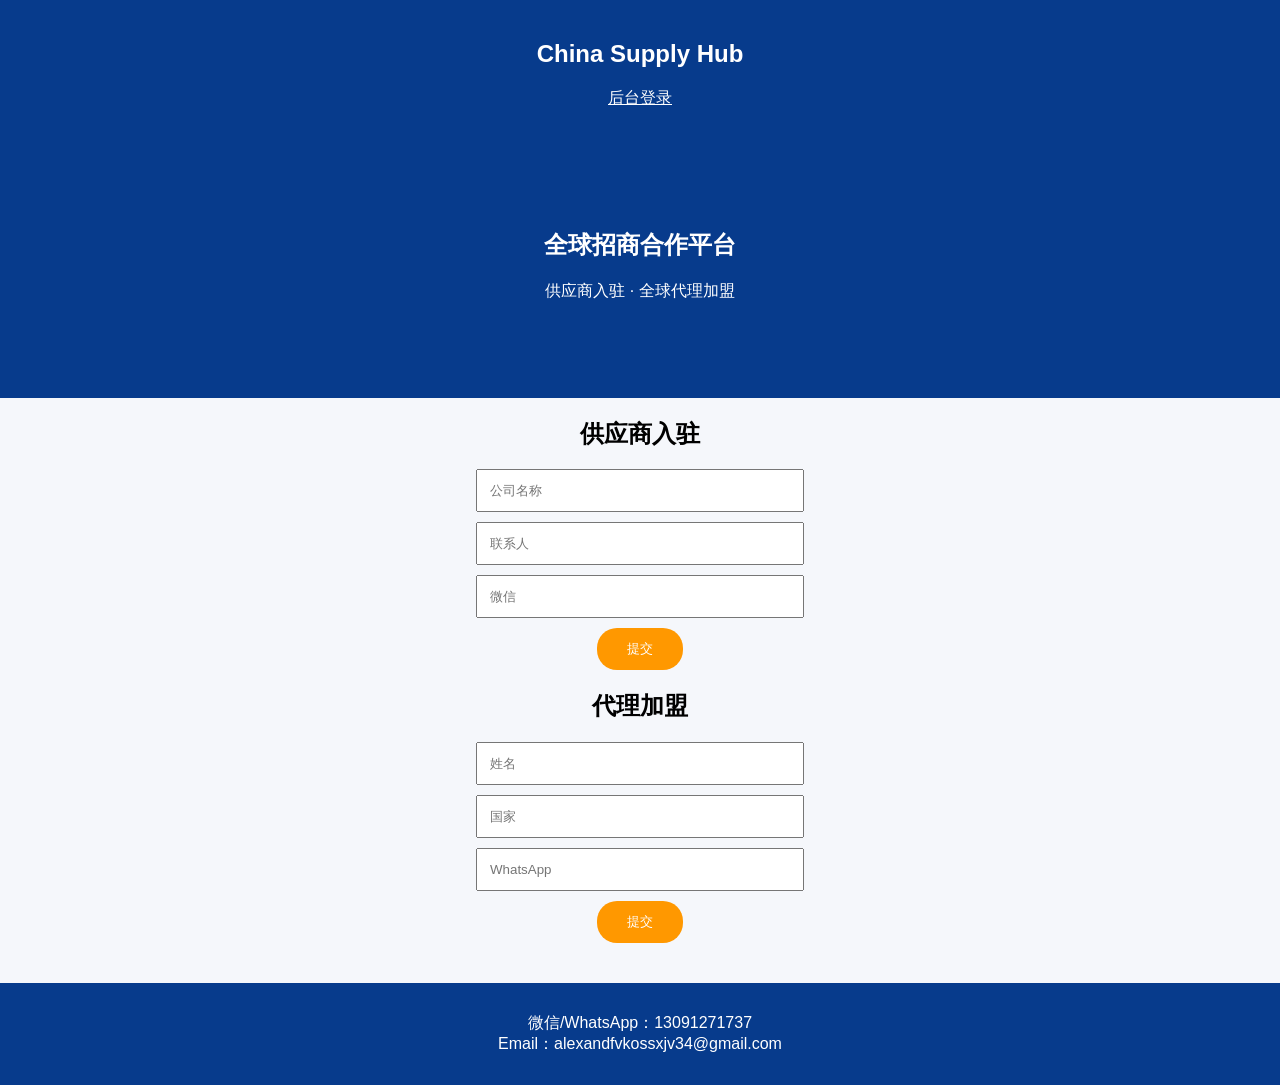
==== index.html @ 80c9d5f0 "Add files via upload" ====
<!DOCTYPE html>
<html lang="zh-CN">
<head><meta charset="UTF-8"><title>招商独立站</title><link rel="stylesheet" href="style.css"></head>
<body>
<header><h2>China Supply Hub</h2><a href="admin.html">后台登录</a></header>
<section class="hero"><h1>全球招商合作平台</h1><p>供应商入驻 · 全球代理加盟</p></section>
<section><h2>供应商入驻</h2><input placeholder="公司名称"><input placeholder="联系人"><input placeholder="微信"><button>提交</button></section>
<section><h2>代理加盟</h2><input placeholder="姓名"><input placeholder="国家"><input placeholder="WhatsApp"><button>提交</button></section>
<footer>微信/WhatsApp：13091271737<br>Email：alexandfvkossxjv34@gmail.com</footer>
<script src="script.js"></script>
</body></html>
---- style.css ----
body{font-family:Arial,"Microsoft YaHei";background:#f5f7fb;text-align:center;margin:0}header{background:#073b8c;color:white;padding:20px}header a{color:white}.hero{background:#073b8c;color:white;padding:80px}input{display:block;margin:10px auto;padding:12px;width:300px}button{padding:12px 30px;background:#ff9800;color:white;border:0;border-radius:20px}.box{display:inline-block;background:white;padding:30px;margin:20px;border-radius:15px}footer{background:#073b8c;color:white;padding:30px;margin-top:40px}.login{padding:50px}
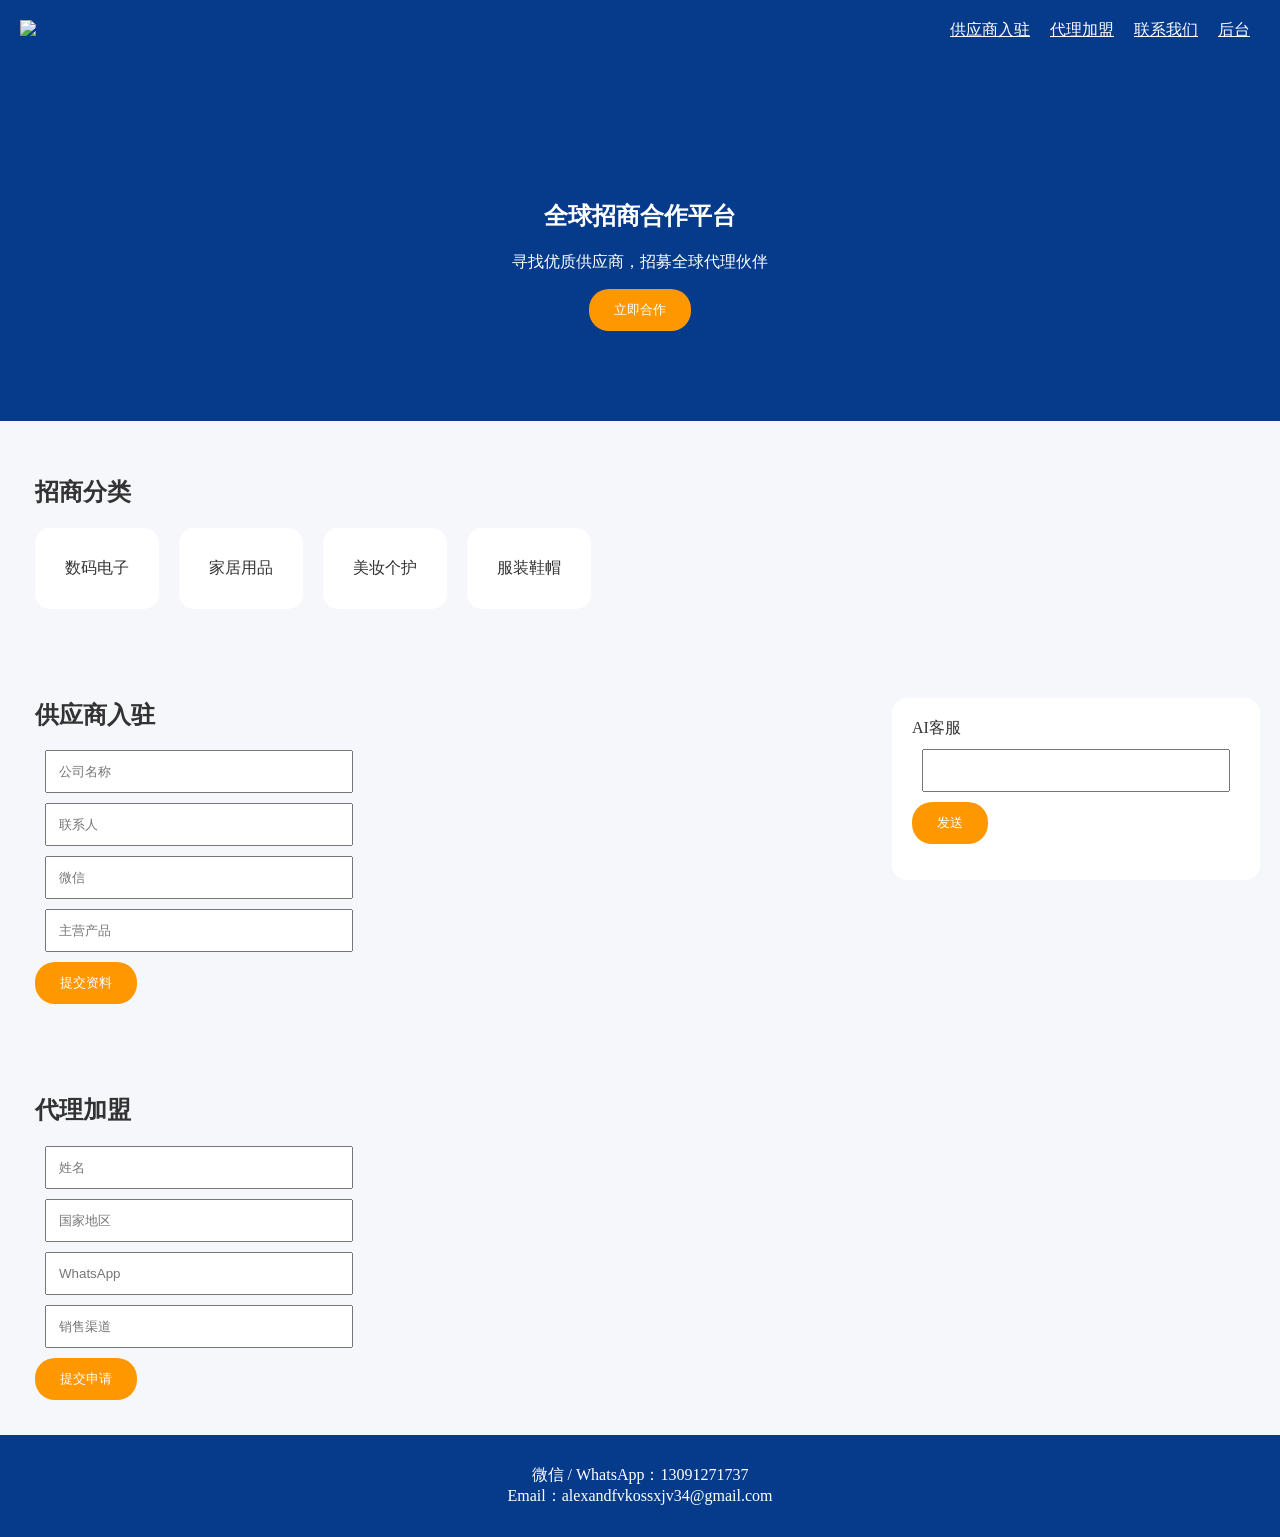
==== commit e7cdb271: "Add files via upload" ====
--- a/index.html
+++ b/index.html
@@ -1,11 +1,29 @@
 <!DOCTYPE html>
 <html lang="zh-CN">
-<head><meta charset="UTF-8"><title>招商独立站</title><link rel="stylesheet" href="style.css"></head>
+<head>
+<meta charset="UTF-8"><meta name="viewport" content="width=device-width,initial-scale=1.0">
+<title>礼诚天下招商平台</title>
+<link rel="stylesheet" href="style.css">
+</head>
 <body>
-<header><h2>China Supply Hub</h2><a href="admin.html">后台登录</a></header>
-<section class="hero"><h1>全球招商合作平台</h1><p>供应商入驻 · 全球代理加盟</p></section>
-<section><h2>供应商入驻</h2><input placeholder="公司名称"><input placeholder="联系人"><input placeholder="微信"><button>提交</button></section>
-<section><h2>代理加盟</h2><input placeholder="姓名"><input placeholder="国家"><input placeholder="WhatsApp"><button>提交</button></section>
-<footer>微信/WhatsApp：13091271737<br>Email：alexandfvkossxjv34@gmail.com</footer>
+<header>
+<img src="images/logo.png" class="logo">
+<nav><a href="#supplier">供应商入驻</a><a href="#agent">代理加盟</a><a href="#contact">联系我们</a><a href="admin.html">后台</a></nav>
+</header>
+<section class="hero"><h1>全球招商合作平台</h1><p>寻找优质供应商，招募全球代理伙伴</p><button>立即合作</button></section>
+<section class="box"><h2>招商分类</h2><div class="cards"><div>数码电子</div><div>家居用品</div><div>美妆个护</div><div>服装鞋帽</div></div></section>
+<section id="supplier" class="box"><h2>供应商入驻</h2>
+<input placeholder="公司名称"><input placeholder="联系人"><input placeholder="微信">
+<input placeholder="主营产品"><button onclick="submitForm()">提交资料</button>
+</section>
+<section id="agent" class="box"><h2>代理加盟</h2>
+<input placeholder="姓名"><input placeholder="国家地区"><input placeholder="WhatsApp">
+<input placeholder="销售渠道"><button onclick="submitForm()">提交申请</button>
+</section>
+<section id="contact" class="contact">
+微信 / WhatsApp：13091271737<br>
+Email：alexandfvkossxjv34@gmail.com
+</section>
+<div class="ai">AI客服<br><input id="msg"><button onclick="ai()">发送</button><p id="reply"></p></div>
 <script src="script.js"></script>
 </body></html>
--- a/style.css
+++ b/style.css
@@ -1 +1 @@
-body{font-family:Arial,"Microsoft YaHei";background:#f5f7fb;text-align:center;margin:0}header{background:#073b8c;color:white;padding:20px}header a{color:white}.hero{background:#073b8c;color:white;padding:80px}input{display:block;margin:10px auto;padding:12px;width:300px}button{padding:12px 30px;background:#ff9800;color:white;border:0;border-radius:20px}.box{display:inline-block;background:white;padding:30px;margin:20px;border-radius:15px}footer{background:#073b8c;color:white;padding:30px;margin-top:40px}.login{padding:50px}+body{font-family:"Microsoft YaHei";margin:0;background:#f5f7fb;color:#333}header{background:#063b8c;color:white;padding:20px;display:flex;justify-content:space-between}.logo{height:50px}nav a{color:white;margin:10px}.hero{padding:90px;text-align:center;background:#063b8c;color:white}.box{padding:35px}.cards{display:flex;gap:20px;flex-wrap:wrap}.cards div{background:white;padding:30px;border-radius:15px}input{display:block;padding:12px;margin:10px;width:280px}button{background:#ff9800;color:white;border:0;padding:12px 25px;border-radius:20px}.contact{background:#063b8c;color:white;padding:30px;text-align:center}.ai{position:fixed;right:20px;bottom:20px;background:white;padding:20px;border-radius:15px}
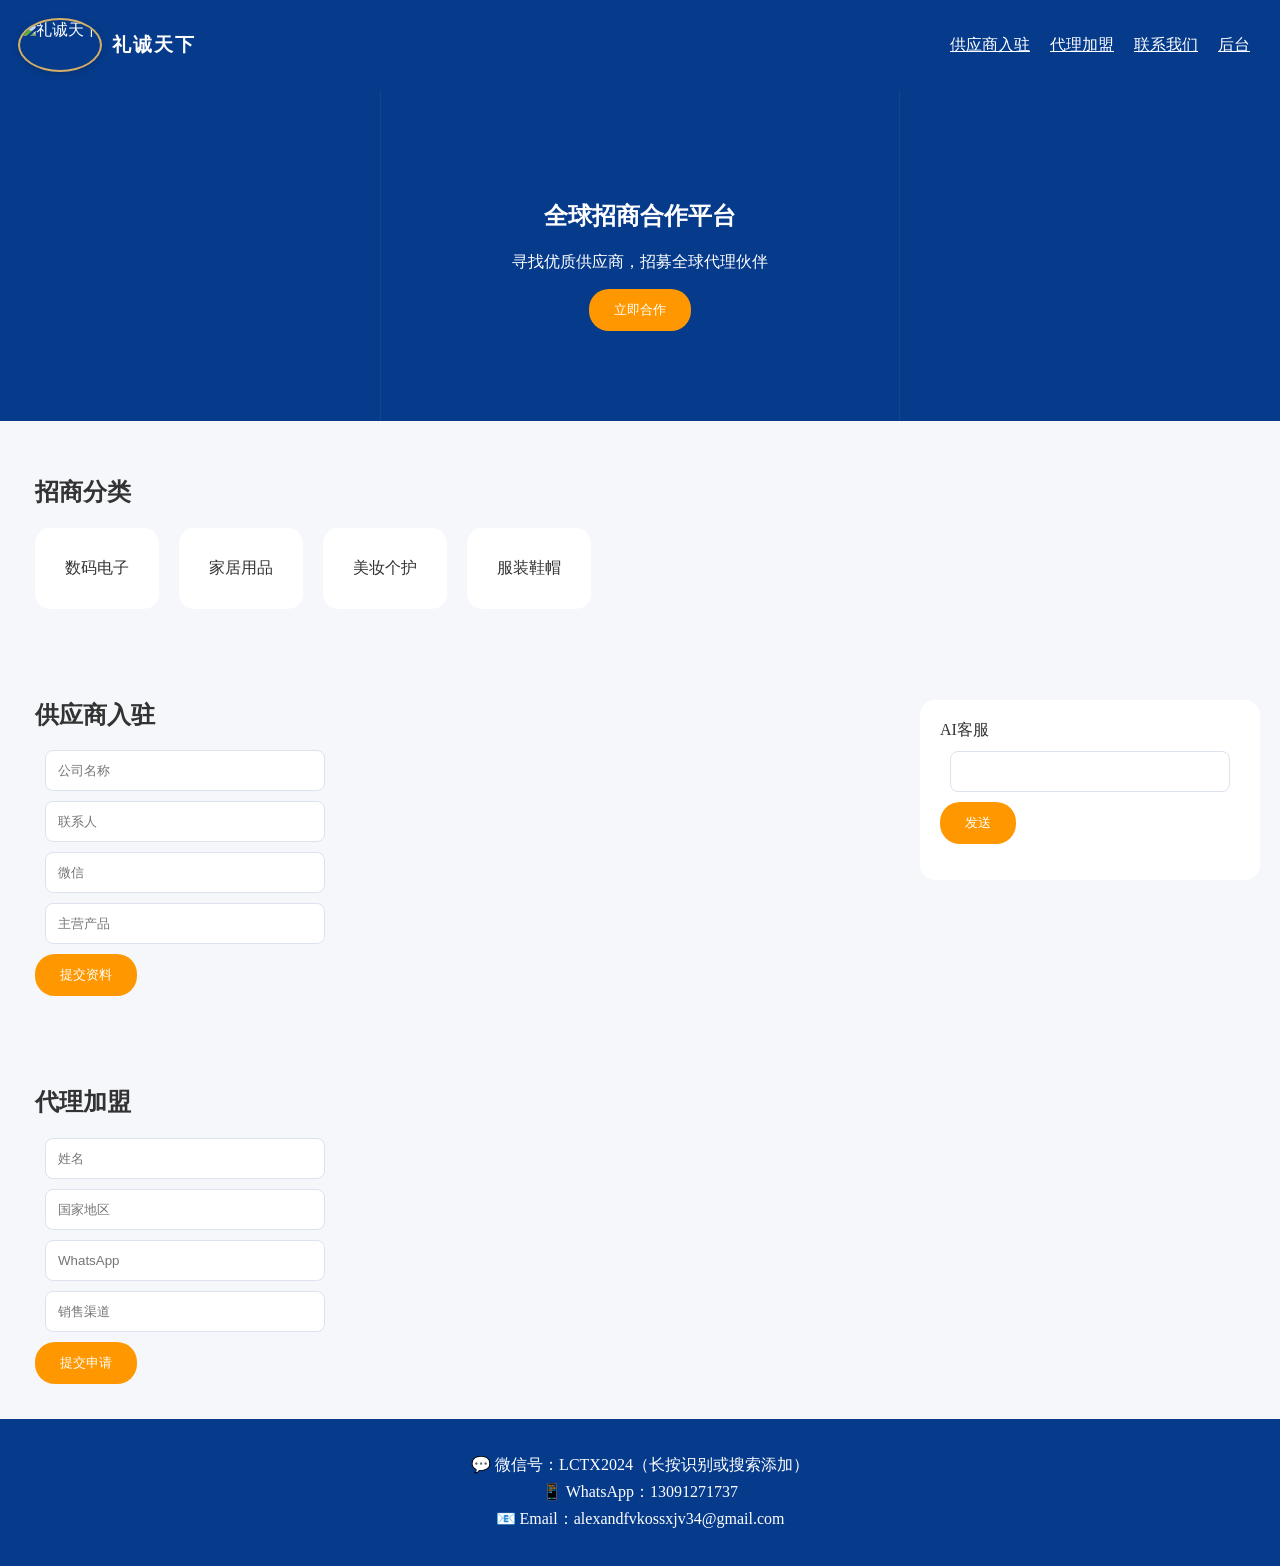
==== commit 089c5733: "Add files via upload" ====
--- a/index.html
+++ b/index.html
@@ -4,26 +4,45 @@
 <meta charset="UTF-8"><meta name="viewport" content="width=device-width,initial-scale=1.0">
 <title>礼诚天下招商平台</title>
 <link rel="stylesheet" href="style.css">
+<link rel="icon" type="image/png" sizes="32x32" href="images/favicon-32.png">
+<link rel="icon" type="image/png" sizes="16x16" href="images/favicon-16.png">
+<link rel="apple-touch-icon" href="images/apple-touch-icon.png">
 </head>
 <body>
 <header>
-<img src="images/logo.png" class="logo">
+<div class="brand"><img src="images/logo.png" class="logo" alt="礼诚天下"><span class="brand-name">礼诚天下</span></div>
 <nav><a href="#supplier">供应商入驻</a><a href="#agent">代理加盟</a><a href="#contact">联系我们</a><a href="admin.html">后台</a></nav>
 </header>
-<section class="hero"><h1>全球招商合作平台</h1><p>寻找优质供应商，招募全球代理伙伴</p><button>立即合作</button></section>
+<section class="hero">
+<img src="images/logo.png" class="hero-seal" alt="">
+<h1>全球招商合作平台</h1><p>寻找优质供应商，招募全球代理伙伴</p><button>立即合作</button>
+</section>
 <section class="box"><h2>招商分类</h2><div class="cards"><div>数码电子</div><div>家居用品</div><div>美妆个护</div><div>服装鞋帽</div></div></section>
-<section id="supplier" class="box"><h2>供应商入驻</h2>
-<input placeholder="公司名称"><input placeholder="联系人"><input placeholder="微信">
-<input placeholder="主营产品"><button onclick="submitForm()">提交资料</button>
+
+<section id="supplier" class="box">
+<h2>供应商入驻</h2>
+<input id="s-company" placeholder="公司名称">
+<input id="s-contact" placeholder="联系人">
+<input id="s-wechat" placeholder="微信">
+<input id="s-product" placeholder="主营产品">
+<button onclick="submitForm('supplier')">提交资料</button>
 </section>
-<section id="agent" class="box"><h2>代理加盟</h2>
-<input placeholder="姓名"><input placeholder="国家地区"><input placeholder="WhatsApp">
-<input placeholder="销售渠道"><button onclick="submitForm()">提交申请</button>
+
+<section id="agent" class="box">
+<h2>代理加盟</h2>
+<input id="a-name" placeholder="姓名">
+<input id="a-country" placeholder="国家地区">
+<input id="a-whatsapp" placeholder="WhatsApp">
+<input id="a-channel" placeholder="销售渠道">
+<button onclick="submitForm('agent')">提交申请</button>
 </section>
+
 <section id="contact" class="contact">
-微信 / WhatsApp：13091271737<br>
-Email：alexandfvkossxjv34@gmail.com
+<div class="contact-item">💬 微信号：LCTX2024（长按识别或搜索添加）</div>
+<div class="contact-item">📱 WhatsApp：13091271737</div>
+<div class="contact-item">📧 Email：alexandfvkossxjv34@gmail.com</div>
 </section>
+
 <div class="ai">AI客服<br><input id="msg"><button onclick="ai()">发送</button><p id="reply"></p></div>
 <script src="script.js"></script>
-</body></html>+</body></html>
--- a/style.css
+++ b/style.css
@@ -1 +1,54 @@
-body{font-family:"Microsoft YaHei";margin:0;background:#f5f7fb;color:#333}header{background:#063b8c;color:white;padding:20px;display:flex;justify-content:space-between}.logo{height:50px}nav a{color:white;margin:10px}.hero{padding:90px;text-align:center;background:#063b8c;color:white}.box{padding:35px}.cards{display:flex;gap:20px;flex-wrap:wrap}.cards div{background:white;padding:30px;border-radius:15px}input{display:block;padding:12px;margin:10px;width:280px}button{background:#ff9800;color:white;border:0;padding:12px 25px;border-radius:20px}.contact{background:#063b8c;color:white;padding:30px;text-align:center}.ai{position:fixed;right:20px;bottom:20px;background:white;padding:20px;border-radius:15px}+body{font-family:"Microsoft YaHei";margin:0;background:#f5f7fb;color:#333}
+header{background:#063b8c;color:white;padding:20px;display:flex;justify-content:space-between;align-items:center}
+.brand{display:flex;align-items:center;gap:12px}
+.logo{height:50px;border-radius:50%;box-shadow:0 0 0 2px #d4af6a,0 2px 8px rgba(0,0,0,.3)}
+.brand-name{font-size:1.2em;font-weight:600;letter-spacing:2px}
+nav a{color:white;margin:10px;transition:color .2s}
+nav a:hover{color:#d4af6a}
+.hero{position:relative;padding:90px;text-align:center;background:#063b8c;color:white;overflow:hidden}
+.hero-seal{position:absolute;top:50%;left:50%;width:520px;height:520px;transform:translate(-50%,-50%);opacity:.08;pointer-events:none}
+.hero h1,.hero p,.hero button{position:relative;z-index:1}
+.box{padding:35px}
+.cards{display:flex;gap:20px;flex-wrap:wrap}
+.cards div{background:white;padding:30px;border-radius:15px}
+input{display:block;padding:12px;margin:10px;width:280px;border:1px solid #dde3ee;border-radius:8px;box-sizing:border-box}
+button{background:#ff9800;color:white;border:0;padding:12px 25px;border-radius:20px;cursor:pointer}
+.contact{background:#063b8c;color:white;padding:30px;text-align:center}
+.contact-item{margin:6px 0}
+.ai{position:fixed;right:20px;bottom:20px;background:white;padding:20px;border-radius:15px}
+
+/* ---------- 后台管理 ---------- */
+#loginBox{max-width:360px;margin:80px auto;background:white;border-radius:15px;box-shadow:0 6px 20px rgba(0,0,0,.08);text-align:center;padding:20px 35px 35px}
+.login-logo{width:88px;height:88px;border-radius:50%;box-shadow:0 0 0 2px #d4af6a,0 2px 8px rgba(0,0,0,.15);margin-top:15px}
+
+.admin-header{background:#063b8c;color:white;padding:20px 35px;display:flex;justify-content:space-between;align-items:center}
+.admin-header .brand{gap:14px}
+.admin-header h2{margin:0}
+.admin-header button{background:transparent;border:1px solid white;padding:8px 16px;border-radius:16px}
+
+.tabs{display:flex;gap:10px;padding:20px 35px 0}
+.tab-btn{background:white;color:#063b8c;border:1px solid #dde3ee;border-radius:20px 20px 0 0;padding:10px 22px}
+.tab-btn.active{background:#063b8c;color:white}
+
+.tab-content{background:white;margin:0 35px 35px;border-radius:0 15px 15px 15px;box-shadow:0 6px 20px rgba(0,0,0,.06)}
+
+.filter-bar{margin-bottom:15px}
+.filter-bar button{background:white;color:#063b8c;border:1px solid #063b8c;padding:8px 18px;border-radius:16px;margin-right:10px}
+
+table{width:100%;border-collapse:collapse}
+th,td{text-align:left;padding:12px 10px;border-bottom:1px solid #eef1f7;vertical-align:top}
+th{color:#666;font-weight:600}
+.empty-row{text-align:center;color:#999;padding:30px}
+
+select{padding:8px 10px;border-radius:8px;border:1px solid #dde3ee;background:white}
+select.status-pending{color:#c77700}
+select.status-contacted{color:#0a63d1}
+select.status-active{color:#1a9c4a}
+select.status-rejected{color:#d3342d}
+
+.ghost-btn{background:transparent;border:1px solid #063b8c;color:#063b8c}
+.ghost-btn.small{padding:6px 14px;font-size:.85em}
+
+#tab-admins ul{list-style:none;padding:0}
+#tab-admins li{display:flex;justify-content:space-between;align-items:center;padding:10px 0;border-bottom:1px solid #eef1f7}
+#tab-admins em{color:#999;font-style:normal;font-size:.85em}
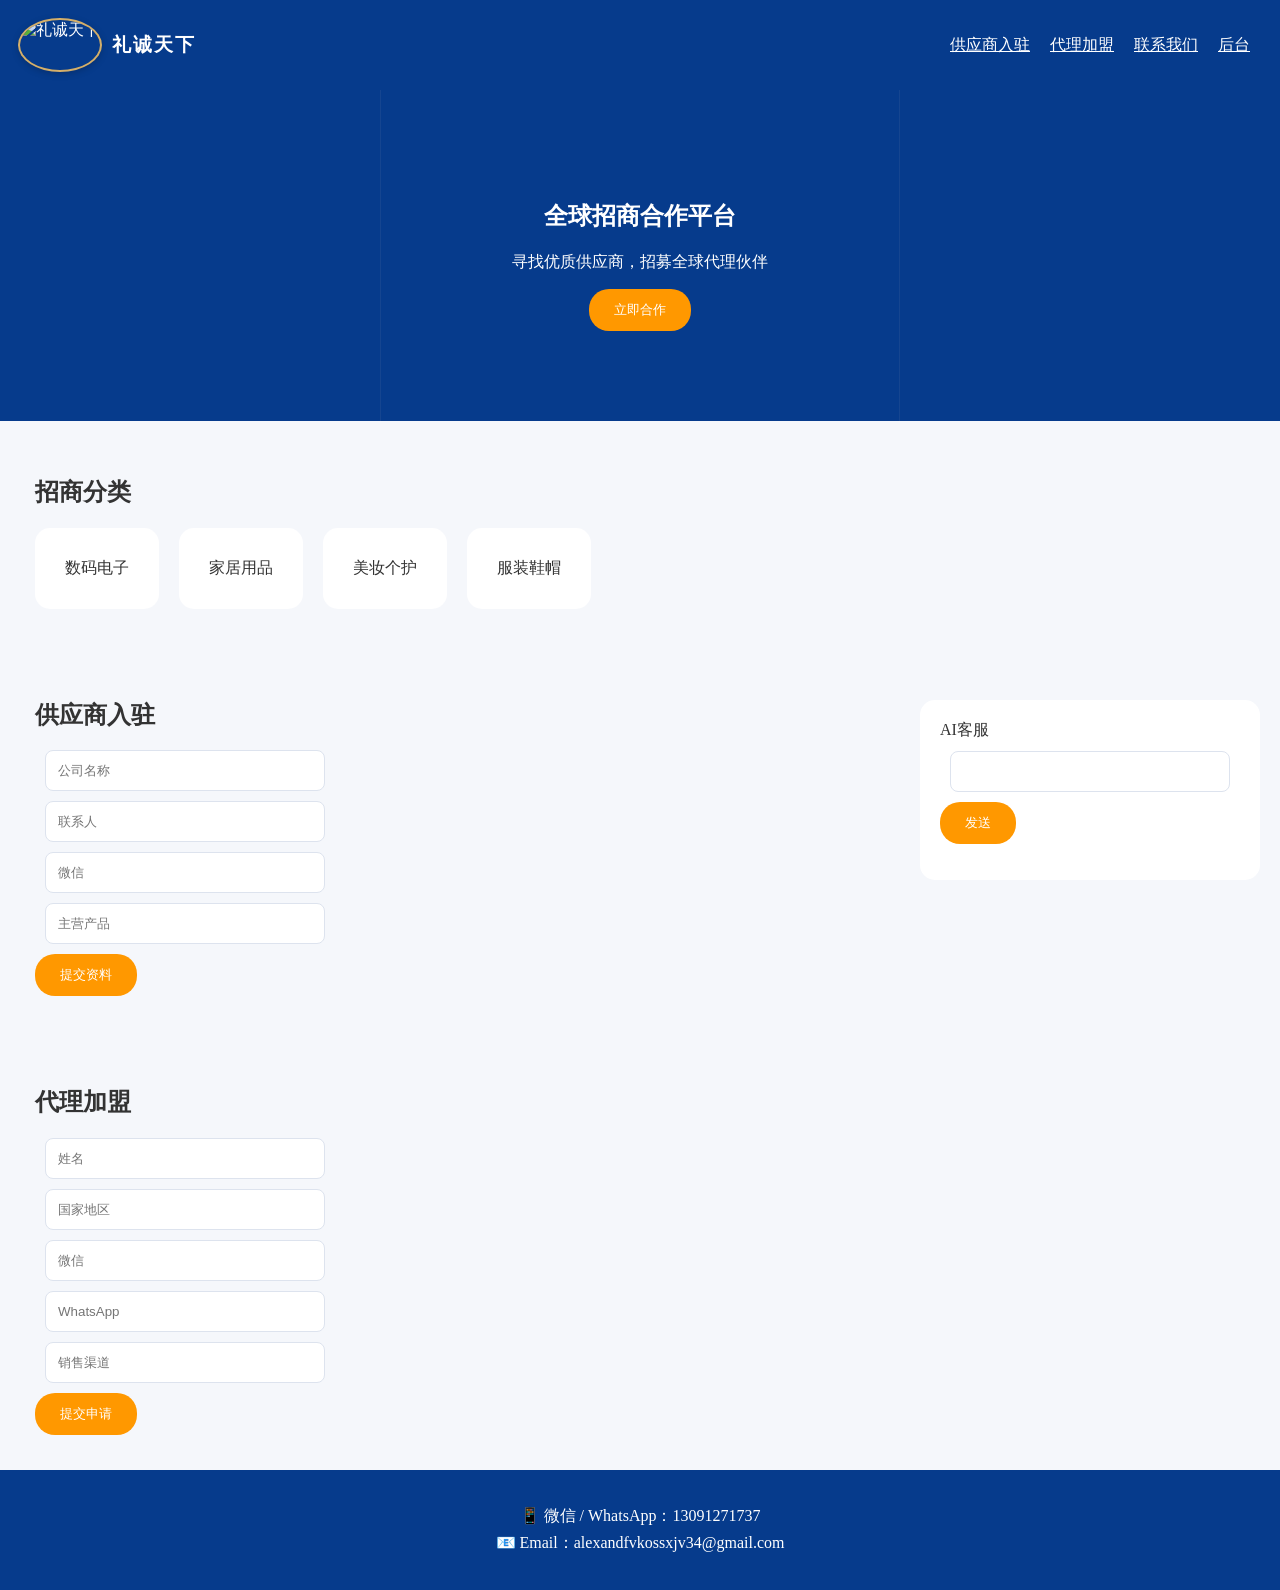
==== commit afcc2eaa: "Add files via upload" ====
--- a/index.html
+++ b/index.html
@@ -32,14 +32,14 @@
 <h2>代理加盟</h2>
 <input id="a-name" placeholder="姓名">
 <input id="a-country" placeholder="国家地区">
+<input id="a-wechat" placeholder="微信">
 <input id="a-whatsapp" placeholder="WhatsApp">
 <input id="a-channel" placeholder="销售渠道">
 <button onclick="submitForm('agent')">提交申请</button>
 </section>
 
 <section id="contact" class="contact">
-<div class="contact-item">💬 微信号：LCTX2024（长按识别或搜索添加）</div>
-<div class="contact-item">📱 WhatsApp：13091271737</div>
+<div class="contact-item">📱 微信 / WhatsApp：13091271737</div>
 <div class="contact-item">📧 Email：alexandfvkossxjv34@gmail.com</div>
 </section>
 
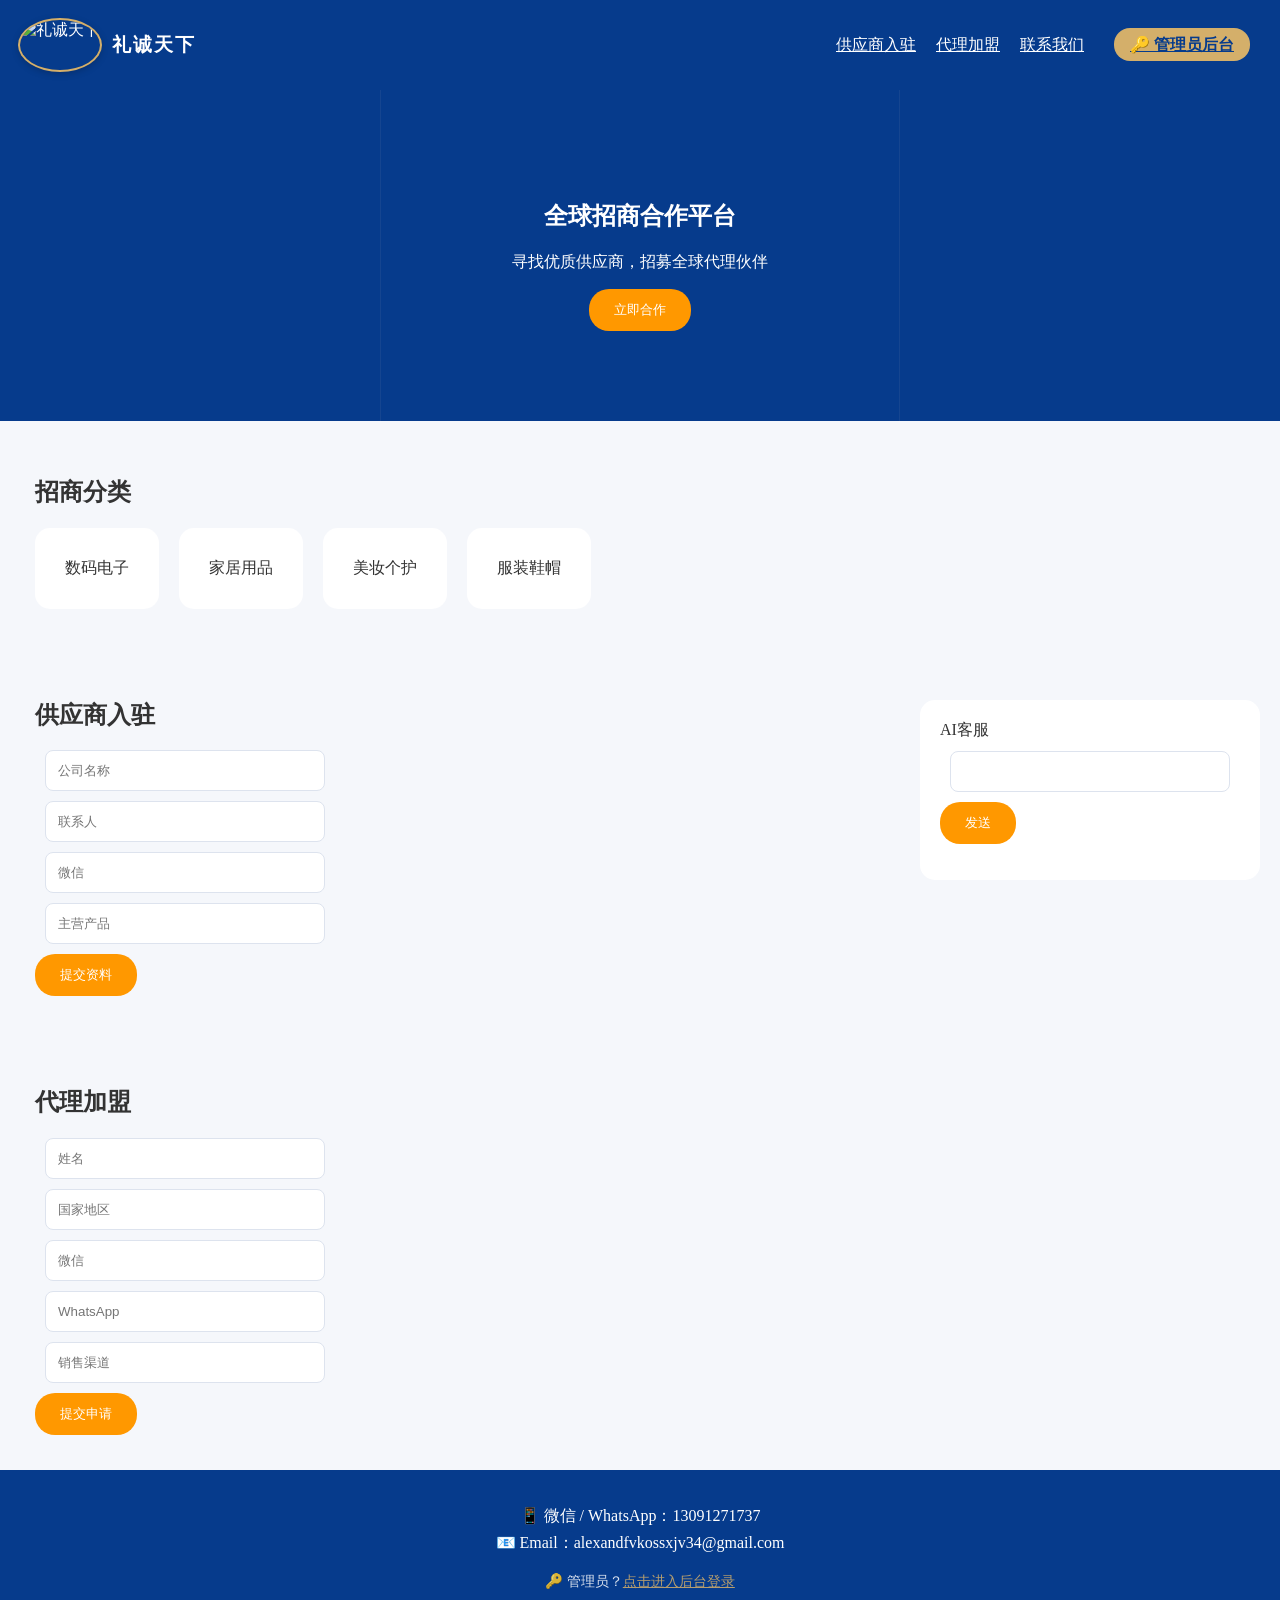
==== commit 4b31f6fa: "Add files via upload" ====
--- a/index.html
+++ b/index.html
@@ -11,7 +11,7 @@
 <body>
 <header>
 <div class="brand"><img src="images/logo.png" class="logo" alt="礼诚天下"><span class="brand-name">礼诚天下</span></div>
-<nav><a href="#supplier">供应商入驻</a><a href="#agent">代理加盟</a><a href="#contact">联系我们</a><a href="admin.html">后台</a></nav>
+<nav><a href="#supplier">供应商入驻</a><a href="#agent">代理加盟</a><a href="#contact">联系我们</a><a href="admin.html" class="nav-admin">🔑 管理员后台</a></nav>
 </header>
 <section class="hero">
 <img src="images/logo.png" class="hero-seal" alt="">
@@ -41,8 +41,10 @@
 <section id="contact" class="contact">
 <div class="contact-item">📱 微信 / WhatsApp：13091271737</div>
 <div class="contact-item">📧 Email：alexandfvkossxjv34@gmail.com</div>
+<div class="contact-item admin-entry">🔑 管理员？<a href="admin.html">点击进入后台登录</a></div>
 </section>
 
 <div class="ai">AI客服<br><input id="msg"><button onclick="ai()">发送</button><p id="reply"></p></div>
+<script src="https://cdn.jsdelivr.net/npm/@supabase/supabase-js@2/dist/umd/supabase.js"></script>
 <script src="script.js"></script>
 </body></html>
--- a/style.css
+++ b/style.css
@@ -5,6 +5,8 @@
 .brand-name{font-size:1.2em;font-weight:600;letter-spacing:2px}
 nav a{color:white;margin:10px;transition:color .2s}
 nav a:hover{color:#d4af6a}
+nav a.nav-admin{background:#d4af6a;color:#063b8c;padding:8px 16px;border-radius:16px;font-weight:600;margin-left:20px}
+nav a.nav-admin:hover{color:#063b8c;filter:brightness(1.08)}
 .hero{position:relative;padding:90px;text-align:center;background:#063b8c;color:white;overflow:hidden}
 .hero-seal{position:absolute;top:50%;left:50%;width:520px;height:520px;transform:translate(-50%,-50%);opacity:.08;pointer-events:none}
 .hero h1,.hero p,.hero button{position:relative;z-index:1}
@@ -15,6 +17,8 @@
 button{background:#ff9800;color:white;border:0;padding:12px 25px;border-radius:20px;cursor:pointer}
 .contact{background:#063b8c;color:white;padding:30px;text-align:center}
 .contact-item{margin:6px 0}
+.contact-item.admin-entry{margin-top:18px;font-size:.9em;opacity:.85}
+.contact-item.admin-entry a{color:#d4af6a}
 .ai{position:fixed;right:20px;bottom:20px;background:white;padding:20px;border-radius:15px}
 
 /* ---------- 后台管理 ---------- */
@@ -52,3 +56,5 @@
 #tab-admins ul{list-style:none;padding:0}
 #tab-admins li{display:flex;justify-content:space-between;align-items:center;padding:10px 0;border-bottom:1px solid #eef1f7}
 #tab-admins em{color:#999;font-style:normal;font-size:.85em}
+.role-tag{background:#eef3fb;color:#063b8c;padding:2px 8px;border-radius:10px;margin-left:6px}
+#newAdminRole{padding:12px;margin:10px;border-radius:8px;border:1px solid #dde3ee;width:302px}
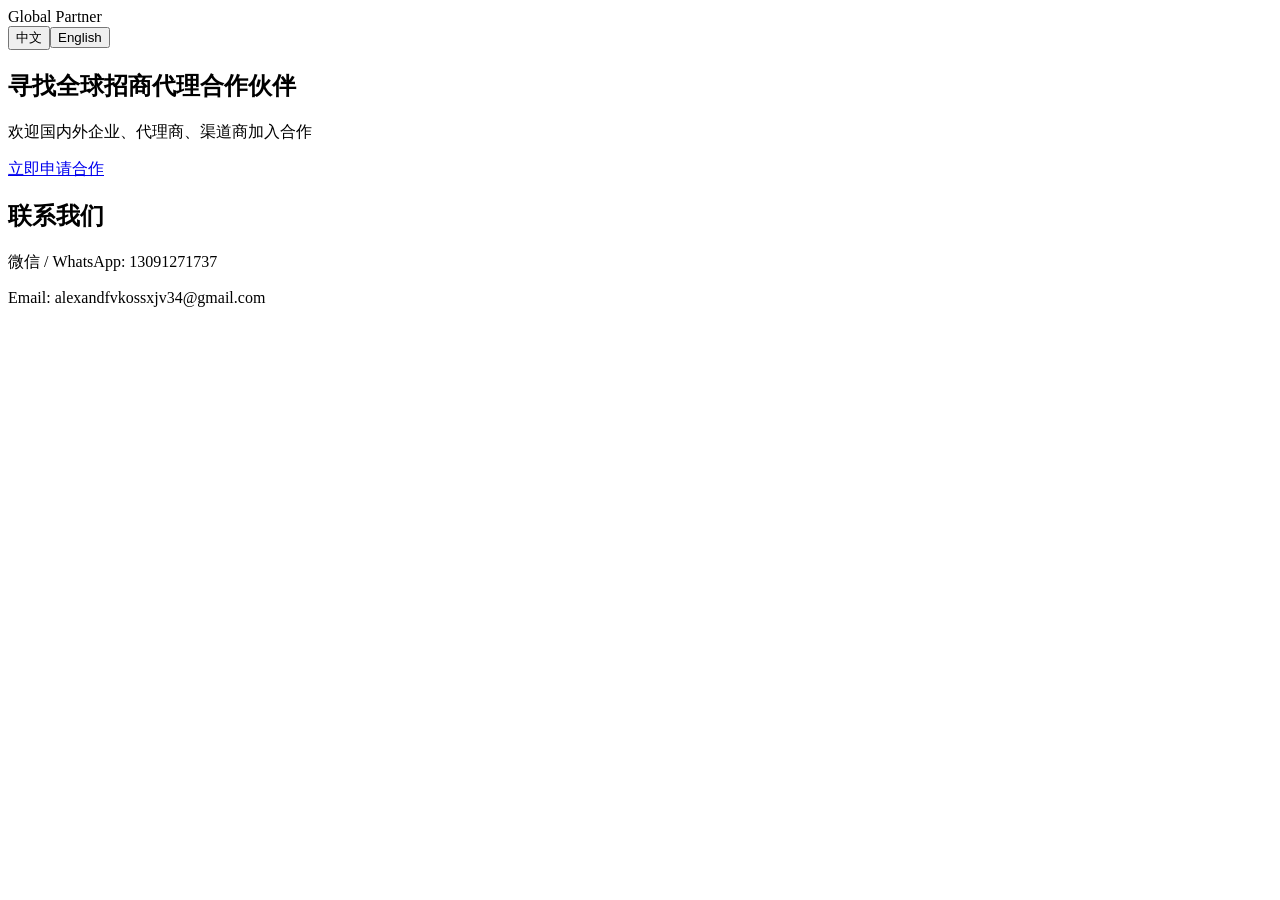
==== commit ac159df6: "Add files via upload" ====
--- a/index.html
+++ b/index.html
@@ -1,50 +1,25 @@
 <!DOCTYPE html>
 <html lang="zh-CN">
 <head>
-<meta charset="UTF-8"><meta name="viewport" content="width=device-width,initial-scale=1.0">
-<title>礼诚天下招商平台</title>
-<link rel="stylesheet" href="style.css">
-<link rel="icon" type="image/png" sizes="32x32" href="images/favicon-32.png">
-<link rel="icon" type="image/png" sizes="16x16" href="images/favicon-16.png">
-<link rel="apple-touch-icon" href="images/apple-touch-icon.png">
+<meta charset="UTF-8">
+<title>招商代理合作平台</title>
+<link rel="stylesheet" href="css/style.css">
 </head>
 <body>
 <header>
-<div class="brand"><img src="images/logo.png" class="logo" alt="礼诚天下"><span class="brand-name">礼诚天下</span></div>
-<nav><a href="#supplier">供应商入驻</a><a href="#agent">代理加盟</a><a href="#contact">联系我们</a><a href="admin.html" class="nav-admin">🔑 管理员后台</a></nav>
+<div class="logo">Global Partner</div>
+<div><button onclick="changeLang('cn')">中文</button><button onclick="changeLang('en')">English</button></div>
 </header>
-<section class="hero">
-<img src="images/logo.png" class="hero-seal" alt="">
-<h1>全球招商合作平台</h1><p>寻找优质供应商，招募全球代理伙伴</p><button>立即合作</button>
+<section class="banner">
+<h1 id="title">寻找全球招商代理合作伙伴</h1>
+<p id="subtitle">欢迎国内外企业、代理商、渠道商加入合作</p>
+<a href="apply.html">立即申请合作</a>
 </section>
-<section class="box"><h2>招商分类</h2><div class="cards"><div>数码电子</div><div>家居用品</div><div>美妆个护</div><div>服装鞋帽</div></div></section>
-
-<section id="supplier" class="box">
-<h2>供应商入驻</h2>
-<input id="s-company" placeholder="公司名称">
-<input id="s-contact" placeholder="联系人">
-<input id="s-wechat" placeholder="微信">
-<input id="s-product" placeholder="主营产品">
-<button onclick="submitForm('supplier')">提交资料</button>
+<section class="contact">
+<h2>联系我们</h2>
+<p>微信 / WhatsApp: 13091271737</p>
+<p>Email: alexandfvkossxjv34@gmail.com</p>
 </section>
-
-<section id="agent" class="box">
-<h2>代理加盟</h2>
-<input id="a-name" placeholder="姓名">
-<input id="a-country" placeholder="国家地区">
-<input id="a-wechat" placeholder="微信">
-<input id="a-whatsapp" placeholder="WhatsApp">
-<input id="a-channel" placeholder="销售渠道">
-<button onclick="submitForm('agent')">提交申请</button>
-</section>
-
-<section id="contact" class="contact">
-<div class="contact-item">📱 微信 / WhatsApp：13091271737</div>
-<div class="contact-item">📧 Email：alexandfvkossxjv34@gmail.com</div>
-<div class="contact-item admin-entry">🔑 管理员？<a href="admin.html">点击进入后台登录</a></div>
-</section>
-
-<div class="ai">AI客服<br><input id="msg"><button onclick="ai()">发送</button><p id="reply"></p></div>
-<script src="https://cdn.jsdelivr.net/npm/@supabase/supabase-js@2/dist/umd/supabase.js"></script>
-<script src="script.js"></script>
-</body></html>
+<script src="js/language.js"></script>
+</body>
+</html>
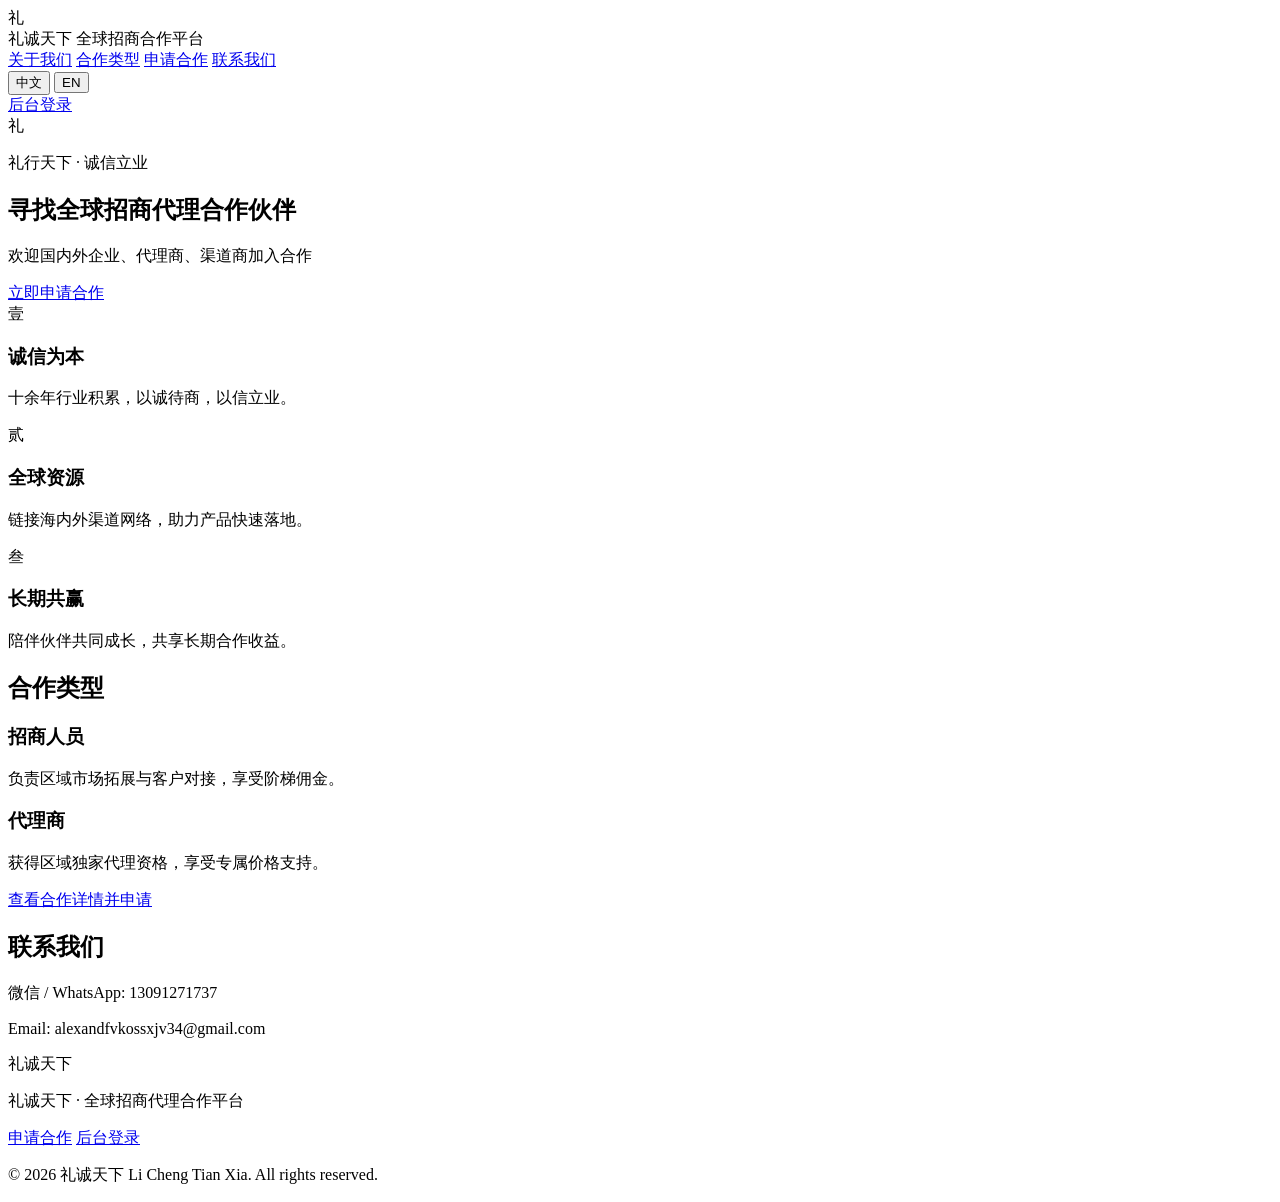
==== commit 493cbfae: "Add files via upload" ====
--- a/index.html
+++ b/index.html
@@ -2,24 +2,94 @@
 <html lang="zh-CN">
 <head>
 <meta charset="UTF-8">
-<title>招商代理合作平台</title>
+<meta name="viewport" content="width=device-width, initial-scale=1">
+<title>礼诚天下 · 全球招商代理合作平台</title>
 <link rel="stylesheet" href="css/style.css">
 </head>
 <body>
-<header>
-<div class="logo">Global Partner</div>
-<div><button onclick="changeLang('cn')">中文</button><button onclick="changeLang('en')">English</button></div>
+
+<header class="site-header">
+  <div class="brand">
+    <span class="seal">礼</span>
+    <div class="wordmark">
+      <span class="company-cn">礼诚天下</span>
+      <span class="tagline" data-i18n="brand-tag">全球招商合作平台</span>
+    </div>
+  </div>
+
+  <nav class="main-nav">
+    <a href="#about" data-i18n="nav-about">关于我们</a>
+    <a href="#types" data-i18n="nav-types">合作类型</a>
+    <a href="apply.html" data-i18n="nav-apply">申请合作</a>
+    <a href="#contact" data-i18n="nav-contact">联系我们</a>
+  </nav>
+
+  <div class="header-actions">
+    <div class="lang-switch">
+      <button onclick="changeLang('cn')">中文</button>
+      <button onclick="changeLang('en')">EN</button>
+    </div>
+    <a class="admin-link" href="admin/login.php" data-i18n="nav-admin">后台登录</a>
+  </div>
 </header>
-<section class="banner">
-<h1 id="title">寻找全球招商代理合作伙伴</h1>
-<p id="subtitle">欢迎国内外企业、代理商、渠道商加入合作</p>
-<a href="apply.html">立即申请合作</a>
+
+<section class="hero">
+  <span class="hero-seal" aria-hidden="true">礼</span>
+  <p class="eyebrow" data-i18n="eyebrow">礼行天下 · 诚信立业</p>
+  <h1 id="title" data-i18n="title">寻找全球招商代理合作伙伴</h1>
+  <p id="subtitle" data-i18n="subtitle">欢迎国内外企业、代理商、渠道商加入合作</p>
+  <a class="cta" href="apply.html" data-i18n="cta">立即申请合作</a>
 </section>
-<section class="contact">
-<h2>联系我们</h2>
-<p>微信 / WhatsApp: 13091271737</p>
-<p>Email: alexandfvkossxjv34@gmail.com</p>
+
+<section class="values" id="about">
+  <div class="value-card">
+    <span class="value-mark">壹</span>
+    <h3 data-i18n="v1-title">诚信为本</h3>
+    <p data-i18n="v1-desc">十余年行业积累，以诚待商，以信立业。</p>
+  </div>
+  <div class="value-card">
+    <span class="value-mark">贰</span>
+    <h3 data-i18n="v2-title">全球资源</h3>
+    <p data-i18n="v2-desc">链接海内外渠道网络，助力产品快速落地。</p>
+  </div>
+  <div class="value-card">
+    <span class="value-mark">叁</span>
+    <h3 data-i18n="v3-title">长期共赢</h3>
+    <p data-i18n="v3-desc">陪伴伙伴共同成长，共享长期合作收益。</p>
+  </div>
 </section>
+
+<section class="types" id="types">
+  <h2 data-i18n="types-title">合作类型</h2>
+  <div class="type-list">
+    <div class="type-item">
+      <h3 data-i18n="type1">招商人员</h3>
+      <p data-i18n="type1-desc">负责区域市场拓展与客户对接，享受阶梯佣金。</p>
+    </div>
+    <div class="type-item">
+      <h3 data-i18n="type2">代理商</h3>
+      <p data-i18n="type2-desc">获得区域独家代理资格，享受专属价格支持。</p>
+    </div>
+  </div>
+  <a class="cta cta-outline" href="apply.html" data-i18n="cta2">查看合作详情并申请</a>
+</section>
+
+<section class="contact" id="contact">
+  <h2 data-i18n="contact-title">联系我们</h2>
+  <p>微信 / WhatsApp: 13091271737</p>
+  <p>Email: alexandfvkossxjv34@gmail.com</p>
+</section>
+
+<footer class="site-footer">
+  <div class="footer-brand">礼诚天下</div>
+  <p data-i18n="footer-desc">礼诚天下 · 全球招商代理合作平台</p>
+  <div class="footer-links">
+    <a href="apply.html" data-i18n="nav-apply">申请合作</a>
+    <a href="admin/login.php" data-i18n="nav-admin">后台登录</a>
+  </div>
+  <p class="copyright">© 2026 礼诚天下 Li Cheng Tian Xia. All rights reserved.</p>
+</footer>
+
 <script src="js/language.js"></script>
 </body>
-</html>+</html>
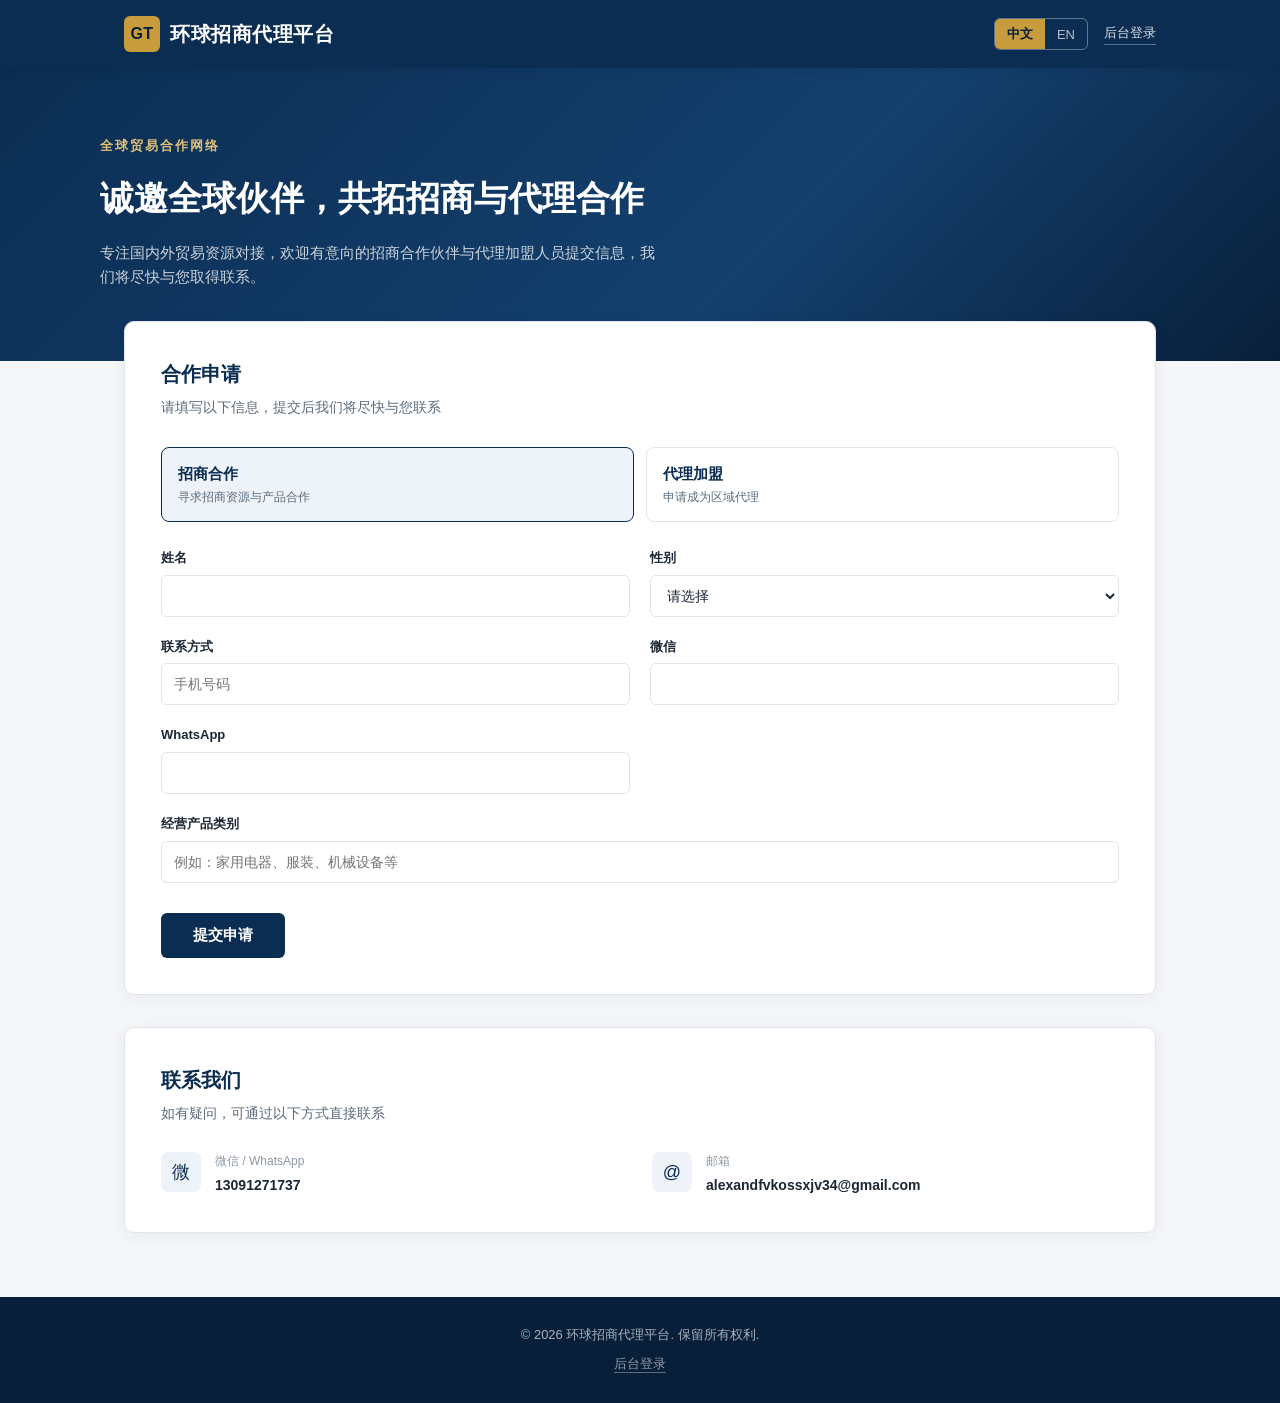
==== commit 45df1926: "Add files via upload" ====
--- a/index.html
+++ b/index.html
@@ -2,94 +2,726 @@
 <html lang="zh-CN">
 <head>
 <meta charset="UTF-8">
-<meta name="viewport" content="width=device-width, initial-scale=1">
-<title>礼诚天下 · 全球招商代理合作平台</title>
-<link rel="stylesheet" href="css/style.css">
+<meta name="viewport" content="width=device-width, initial-scale=1.0">
+<title>招商代理合作平台</title>
+<style>
+  :root{
+    --primary:#0B2D52;
+    --primary-light:#14406e;
+    --primary-dark:#081f3a;
+    --accent:#C89B3C;
+    --accent-light:#e0c07a;
+    --bg:#F5F6F8;
+    --card:#FFFFFF;
+    --text:#1B2733;
+    --text-secondary:#5A6B7B;
+    --text-muted:#8B97A3;
+    --border:#E1E5EA;
+    --success:#2E7D32;
+    --success-bg:#E8F5E9;
+    --danger:#C62828;
+    --danger-bg:#FDECEA;
+    --warning:#B7791F;
+    --warning-bg:#FFF6E5;
+  }
+  *{box-sizing:border-box;margin:0;padding:0;}
+  body{
+    font-family:"PingFang SC","Microsoft YaHei","Segoe UI",Helvetica,Arial,sans-serif;
+    background:var(--bg);
+    color:var(--text);
+    line-height:1.6;
+  }
+  a{color:inherit;text-decoration:none;}
+  .container{max-width:1080px;margin:0 auto;padding:0 24px;}
+
+  /* Header */
+  header{
+    background:var(--primary);
+    color:#fff;
+    position:sticky;top:0;z-index:100;
+    box-shadow:0 2px 8px rgba(0,0,0,0.08);
+  }
+  .header-inner{
+    display:flex;align-items:center;justify-content:space-between;
+    padding:16px 24px;max-width:1080px;margin:0 auto;
+  }
+  .brand{display:flex;align-items:center;gap:10px;font-size:20px;font-weight:700;letter-spacing:0.5px;}
+  .brand .mark{
+    width:36px;height:36px;border-radius:6px;background:var(--accent);
+    display:flex;align-items:center;justify-content:center;color:var(--primary-dark);font-weight:800;font-size:16px;
+  }
+  .header-actions{display:flex;align-items:center;gap:16px;font-size:14px;}
+  .lang-switch{
+    display:flex;border:1px solid rgba(255,255,255,0.35);border-radius:6px;overflow:hidden;
+  }
+  .lang-switch button{
+    background:transparent;border:none;color:#fff;padding:6px 12px;cursor:pointer;font-size:13px;
+    opacity:0.7;
+  }
+  .lang-switch button.active{background:var(--accent);color:var(--primary-dark);opacity:1;font-weight:600;}
+  .admin-entry{
+    color:#fff;opacity:0.85;font-size:13px;cursor:pointer;border-bottom:1px solid rgba(255,255,255,0.4);
+    padding-bottom:1px;
+  }
+  .admin-entry:hover{opacity:1;}
+
+  /* Hero */
+  .hero{
+    background:linear-gradient(135deg,var(--primary) 0%,var(--primary-light) 60%,var(--primary-dark) 100%);
+    color:#fff;padding:64px 24px 72px;
+  }
+  .hero-inner{max-width:1080px;margin:0 auto;}
+  .hero-eyebrow{
+    display:inline-block;color:var(--accent-light);font-size:13px;letter-spacing:2px;
+    text-transform:uppercase;margin-bottom:14px;font-weight:600;
+  }
+  .hero h1{font-size:34px;font-weight:700;max-width:640px;margin-bottom:16px;}
+  .hero p{color:rgba(255,255,255,0.78);max-width:560px;font-size:15px;}
+
+  /* Main sections */
+  main{max-width:1080px;margin:-40px auto 0;padding:0 24px 64px;}
+  .card{
+    background:var(--card);border:1px solid var(--border);border-radius:10px;
+    padding:36px;box-shadow:0 4px 16px rgba(15,45,82,0.06);
+  }
+  .form-card{margin-bottom:32px;}
+  .section-title{font-size:20px;font-weight:700;color:var(--primary);margin-bottom:6px;}
+  .section-sub{color:var(--text-secondary);font-size:14px;margin-bottom:28px;}
+
+  .type-toggle{display:flex;gap:12px;margin-bottom:26px;}
+  .type-option{
+    flex:1;border:1.5px solid var(--border);border-radius:8px;padding:14px 16px;cursor:pointer;
+    transition:all .15s;
+  }
+  .type-option.selected{border-color:var(--primary);background:#EEF3F9;}
+  .type-option .t-title{font-weight:700;color:var(--primary);font-size:15px;margin-bottom:2px;}
+  .type-option .t-desc{font-size:12px;color:var(--text-secondary);}
+
+  .form-grid{display:grid;grid-template-columns:1fr 1fr;gap:20px;}
+  .field{display:flex;flex-direction:column;gap:6px;}
+  .field.full{grid-column:1 / -1;}
+  label{font-size:13px;font-weight:600;color:var(--text);}
+  label .opt{color:var(--text-muted);font-weight:400;}
+  label .req{color:var(--danger);}
+  input[type=text],input[type=tel],select{
+    height:42px;border:1px solid var(--border);border-radius:6px;padding:0 12px;font-size:14px;
+    background:#fff;color:var(--text);outline:none;transition:border-color .15s;
+  }
+  input:focus,select:focus{border-color:var(--primary);}
+  .error-msg{color:var(--danger);font-size:12px;display:none;}
+  .field.invalid input,.field.invalid select{border-color:var(--danger);}
+  .field.invalid .error-msg{display:block;}
+
+  .submit-row{margin-top:30px;display:flex;align-items:center;gap:16px;}
+  .btn-primary{
+    background:var(--primary);color:#fff;border:none;border-radius:6px;padding:13px 32px;
+    font-size:15px;font-weight:600;cursor:pointer;transition:background .15s;
+  }
+  .btn-primary:hover{background:var(--primary-light);}
+  .btn-secondary{
+    background:#fff;color:var(--primary);border:1px solid var(--primary);border-radius:6px;padding:12px 28px;
+    font-size:14px;font-weight:600;cursor:pointer;
+  }
+  .btn-secondary:hover{background:#EEF3F9;}
+  .btn-ghost{background:transparent;border:1px solid var(--border);color:var(--text-secondary);border-radius:6px;
+    padding:8px 14px;font-size:13px;cursor:pointer;}
+  .btn-ghost:hover{background:var(--bg);}
+  .btn-danger-outline{background:transparent;border:1px solid var(--danger);color:var(--danger);border-radius:6px;
+    padding:6px 12px;font-size:12px;cursor:pointer;}
+
+  /* Contact card */
+  .contact-card{display:grid;grid-template-columns:1fr 1fr;gap:24px;}
+  .contact-item{display:flex;gap:14px;align-items:flex-start;}
+  .contact-icon{
+    width:40px;height:40px;border-radius:8px;background:#EEF3F9;color:var(--primary);
+    display:flex;align-items:center;justify-content:center;font-size:18px;flex-shrink:0;
+  }
+  .contact-label{font-size:12px;color:var(--text-muted);margin-bottom:2px;}
+  .contact-value{font-size:14px;font-weight:600;color:var(--text);}
+
+  footer{background:var(--primary-dark);color:rgba(255,255,255,0.65);padding:28px 24px;font-size:13px;text-align:center;}
+  footer .admin-entry{color:rgba(255,255,255,0.65);}
+
+  /* Toast */
+  #toast{
+    position:fixed;top:24px;left:50%;transform:translateX(-50%) translateY(-20px);
+    background:var(--success);color:#fff;padding:14px 24px;border-radius:8px;font-size:14px;font-weight:600;
+    box-shadow:0 6px 20px rgba(0,0,0,0.15);opacity:0;pointer-events:none;transition:all .25s;z-index:1000;
+  }
+  #toast.show{opacity:1;transform:translateX(-50%) translateY(0);}
+
+  /* Modal (admin login) */
+  .modal-overlay{
+    position:fixed;inset:0;background:rgba(11,45,82,0.55);display:none;
+    align-items:center;justify-content:center;z-index:500;padding:20px;
+  }
+  .modal-overlay.show{display:flex;}
+  .modal-box{background:#fff;border-radius:10px;padding:32px;max-width:380px;width:100%;box-shadow:0 10px 40px rgba(0,0,0,0.2);}
+  .modal-box h3{color:var(--primary);font-size:18px;margin-bottom:20px;}
+  .modal-box .field{margin-bottom:16px;}
+  .modal-actions{display:flex;gap:10px;margin-top:22px;}
+  .modal-actions .btn-primary{flex:1;}
+  .close-x{float:right;cursor:pointer;color:var(--text-muted);font-size:20px;line-height:1;}
+
+  /* Admin dashboard */
+  #adminView{display:none;}
+  #publicView.hidden,#adminView.hidden{display:none;}
+  .admin-header{
+    display:flex;align-items:center;justify-content:space-between;margin-bottom:24px;flex-wrap:wrap;gap:12px;
+  }
+  .admin-header h2{color:var(--primary);font-size:22px;}
+  .stat-row{display:grid;grid-template-columns:repeat(4,1fr);gap:14px;margin-bottom:24px;}
+  .stat-box{background:#fff;border:1px solid var(--border);border-radius:8px;padding:16px;text-align:center;}
+  .stat-box .num{font-size:26px;font-weight:700;color:var(--primary);}
+  .stat-box .lbl{font-size:12px;color:var(--text-secondary);margin-top:4px;}
+
+  .filter-row{display:flex;gap:10px;margin-bottom:18px;flex-wrap:wrap;}
+  .filter-btn{
+    border:1px solid var(--border);background:#fff;border-radius:20px;padding:7px 16px;font-size:13px;
+    cursor:pointer;color:var(--text-secondary);
+  }
+  .filter-btn.active{background:var(--primary);color:#fff;border-color:var(--primary);}
+
+  table{width:100%;border-collapse:collapse;background:#fff;font-size:13px;}
+  thead th{
+    text-align:left;background:#F0F3F7;color:var(--text-secondary);font-weight:600;padding:10px 12px;
+    border-bottom:1px solid var(--border);white-space:nowrap;
+  }
+  tbody td{padding:10px 12px;border-bottom:1px solid var(--border);vertical-align:top;}
+  tbody tr:hover{background:#FAFBFC;}
+  .badge{display:inline-block;padding:3px 10px;border-radius:20px;font-size:12px;font-weight:600;}
+  .badge-invest{background:#EEF3F9;color:var(--primary);}
+  .badge-agent{background:var(--warning-bg);color:var(--warning);}
+  select.status-select{
+    height:32px;border:1px solid var(--border);border-radius:6px;font-size:12px;padding:0 8px;background:#fff;
+  }
+  .status-pending{color:var(--warning);}
+  .status-contacted{color:var(--primary);}
+  .status-done{color:var(--success);}
+  .empty-row{text-align:center;color:var(--text-muted);padding:40px 0;}
+  .table-wrap{overflow-x:auto;border:1px solid var(--border);border-radius:8px;}
+
+  .disclaimer{
+    background:var(--warning-bg);border:1px solid #F0D48A;color:var(--warning);font-size:12px;
+    padding:10px 14px;border-radius:6px;margin-bottom:20px;
+  }
+
+  @media (max-width:640px){
+    .form-grid{grid-template-columns:1fr;}
+    .contact-card{grid-template-columns:1fr;}
+    .stat-row{grid-template-columns:repeat(2,1fr);}
+    .hero h1{font-size:26px;}
+  }
+</style>
 </head>
 <body>
 
-<header class="site-header">
-  <div class="brand">
-    <span class="seal">礼</span>
-    <div class="wordmark">
-      <span class="company-cn">礼诚天下</span>
-      <span class="tagline" data-i18n="brand-tag">全球招商合作平台</span>
+<div id="toast"></div>
+
+<!-- Admin Login Modal -->
+<div class="modal-overlay" id="loginModal">
+  <div class="modal-box">
+    <span class="close-x" id="closeLogin">&times;</span>
+    <h3 data-i18n="admin_login_title">后台登录</h3>
+    <div class="field">
+      <label data-i18n="admin_account">账号</label>
+      <input type="text" id="loginUser" autocomplete="username">
+    </div>
+    <div class="field">
+      <label data-i18n="admin_password">密码</label>
+      <input type="text" id="loginPass" autocomplete="current-password">
+    </div>
+    <div class="error-msg" id="loginError" style="display:block;min-height:16px;"></div>
+    <div class="modal-actions">
+      <button class="btn-primary" id="loginSubmit" data-i18n="login_btn">登录</button>
     </div>
   </div>
-
-  <nav class="main-nav">
-    <a href="#about" data-i18n="nav-about">关于我们</a>
-    <a href="#types" data-i18n="nav-types">合作类型</a>
-    <a href="apply.html" data-i18n="nav-apply">申请合作</a>
-    <a href="#contact" data-i18n="nav-contact">联系我们</a>
-  </nav>
-
-  <div class="header-actions">
-    <div class="lang-switch">
-      <button onclick="changeLang('cn')">中文</button>
-      <button onclick="changeLang('en')">EN</button>
-    </div>
-    <a class="admin-link" href="admin/login.php" data-i18n="nav-admin">后台登录</a>
+</div>
+
+<!-- PUBLIC VIEW -->
+<div id="publicView">
+  <header>
+    <div class="header-inner">
+      <div class="brand"><span class="mark">GT</span><span data-i18n="brand">环球招商代理平台</span></div>
+      <div class="header-actions">
+        <div class="lang-switch">
+          <button id="langZh" class="active">中文</button>
+          <button id="langEn">EN</button>
+        </div>
+        <span class="admin-entry" id="openLogin" data-i18n="admin_entry">后台登录</span>
+      </div>
+    </div>
+  </header>
+
+  <div class="hero">
+    <div class="hero-inner">
+      <span class="hero-eyebrow" data-i18n="hero_eyebrow">全球贸易合作网络</span>
+      <h1 data-i18n="hero_title">诚邀全球伙伴，共拓招商与代理合作</h1>
+      <p data-i18n="hero_desc">专注国内外贸易资源对接，欢迎有意向的招商合作伙伴与代理加盟人员提交信息，我们将尽快与您取得联系。</p>
+    </div>
   </div>
-</header>
-
-<section class="hero">
-  <span class="hero-seal" aria-hidden="true">礼</span>
-  <p class="eyebrow" data-i18n="eyebrow">礼行天下 · 诚信立业</p>
-  <h1 id="title" data-i18n="title">寻找全球招商代理合作伙伴</h1>
-  <p id="subtitle" data-i18n="subtitle">欢迎国内外企业、代理商、渠道商加入合作</p>
-  <a class="cta" href="apply.html" data-i18n="cta">立即申请合作</a>
-</section>
-
-<section class="values" id="about">
-  <div class="value-card">
-    <span class="value-mark">壹</span>
-    <h3 data-i18n="v1-title">诚信为本</h3>
-    <p data-i18n="v1-desc">十余年行业积累，以诚待商，以信立业。</p>
-  </div>
-  <div class="value-card">
-    <span class="value-mark">贰</span>
-    <h3 data-i18n="v2-title">全球资源</h3>
-    <p data-i18n="v2-desc">链接海内外渠道网络，助力产品快速落地。</p>
-  </div>
-  <div class="value-card">
-    <span class="value-mark">叁</span>
-    <h3 data-i18n="v3-title">长期共赢</h3>
-    <p data-i18n="v3-desc">陪伴伙伴共同成长，共享长期合作收益。</p>
-  </div>
-</section>
-
-<section class="types" id="types">
-  <h2 data-i18n="types-title">合作类型</h2>
-  <div class="type-list">
-    <div class="type-item">
-      <h3 data-i18n="type1">招商人员</h3>
-      <p data-i18n="type1-desc">负责区域市场拓展与客户对接，享受阶梯佣金。</p>
-    </div>
-    <div class="type-item">
-      <h3 data-i18n="type2">代理商</h3>
-      <p data-i18n="type2-desc">获得区域独家代理资格，享受专属价格支持。</p>
-    </div>
-  </div>
-  <a class="cta cta-outline" href="apply.html" data-i18n="cta2">查看合作详情并申请</a>
-</section>
-
-<section class="contact" id="contact">
-  <h2 data-i18n="contact-title">联系我们</h2>
-  <p>微信 / WhatsApp: 13091271737</p>
-  <p>Email: alexandfvkossxjv34@gmail.com</p>
-</section>
-
-<footer class="site-footer">
-  <div class="footer-brand">礼诚天下</div>
-  <p data-i18n="footer-desc">礼诚天下 · 全球招商代理合作平台</p>
-  <div class="footer-links">
-    <a href="apply.html" data-i18n="nav-apply">申请合作</a>
-    <a href="admin/login.php" data-i18n="nav-admin">后台登录</a>
-  </div>
-  <p class="copyright">© 2026 礼诚天下 Li Cheng Tian Xia. All rights reserved.</p>
-</footer>
-
-<script src="js/language.js"></script>
+
+  <main>
+    <div class="card form-card">
+      <div class="section-title" data-i18n="form_title">合作申请</div>
+      <div class="section-sub" data-i18n="form_sub">请填写以下信息，提交后我们将尽快与您联系</div>
+
+      <div class="type-toggle">
+        <div class="type-option selected" data-type="invest" id="typeInvest">
+          <div class="t-title" data-i18n="type_invest">招商合作</div>
+          <div class="t-desc" data-i18n="type_invest_desc">寻求招商资源与产品合作</div>
+        </div>
+        <div class="type-option" data-type="agent" id="typeAgent">
+          <div class="t-title" data-i18n="type_agent">代理加盟</div>
+          <div class="t-desc" data-i18n="type_agent_desc">申请成为区域代理</div>
+        </div>
+      </div>
+
+      <form id="applyForm" novalidate>
+        <div class="form-grid">
+          <div class="field" id="f_name">
+            <label data-i18n="lbl_name">姓名 <span class="req">*</span></label>
+            <input type="text" id="name">
+            <span class="error-msg" data-i18n="err_required">此项为必填</span>
+          </div>
+          <div class="field" id="f_gender">
+            <label data-i18n="lbl_gender">性别 <span class="req">*</span></label>
+            <select id="gender">
+              <option value="" data-i18n="opt_select">请选择</option>
+              <option value="male" data-i18n="opt_male">男</option>
+              <option value="female" data-i18n="opt_female">女</option>
+            </select>
+            <span class="error-msg" data-i18n="err_required">此项为必填</span>
+          </div>
+          <div class="field" id="f_phone">
+            <label data-i18n="lbl_phone">联系方式 <span class="req">*</span></label>
+            <input type="tel" id="phone" placeholder="手机号码">
+            <span class="error-msg" data-i18n="err_required">此项为必填</span>
+          </div>
+          <div class="field" id="f_wechat">
+            <label data-i18n="lbl_wechat">微信 <span class="req">*</span></label>
+            <input type="text" id="wechat">
+            <span class="error-msg" data-i18n="err_required">此项为必填</span>
+          </div>
+          <div class="field" id="f_whatsapp">
+            <label data-i18n="lbl_whatsapp">WhatsApp <span class="opt" data-i18n="opt_label">（选填）</span></label>
+            <input type="text" id="whatsapp">
+          </div>
+          <div class="field full" id="f_category" style="display:none;">
+            <label data-i18n="lbl_category">经营产品类别 <span class="req">*</span></label>
+            <input type="text" id="category" data-i18n-ph="ph_category">
+            <span class="error-msg" data-i18n="err_required">此项为必填</span>
+          </div>
+        </div>
+
+        <div class="submit-row">
+          <button type="submit" class="btn-primary" data-i18n="submit_btn">提交申请</button>
+        </div>
+      </form>
+    </div>
+
+    <div class="card">
+      <div class="section-title" data-i18n="contact_title">联系我们</div>
+      <div class="section-sub" data-i18n="contact_sub">如有疑问，可通过以下方式直接联系</div>
+      <div class="contact-card">
+        <div class="contact-item">
+          <div class="contact-icon">微</div>
+          <div>
+            <div class="contact-label" data-i18n="lbl_wxwa">微信 / WhatsApp</div>
+            <div class="contact-value">13091271737</div>
+          </div>
+        </div>
+        <div class="contact-item">
+          <div class="contact-icon">@</div>
+          <div>
+            <div class="contact-label" data-i18n="lbl_email">邮箱</div>
+            <div class="contact-value">alexandfvkossxjv34@gmail.com</div>
+          </div>
+        </div>
+      </div>
+    </div>
+  </main>
+
+  <footer>
+    <div data-i18n="footer_text">© 2026 环球招商代理平台. 保留所有权利.</div>
+    <div style="margin-top:8px;"><span class="admin-entry" id="openLogin2" data-i18n="admin_entry">后台登录</span></div>
+  </footer>
+</div>
+
+<!-- ADMIN VIEW -->
+<div id="adminView">
+  <header>
+    <div class="header-inner">
+      <div class="brand"><span class="mark">GT</span><span data-i18n="admin_panel_title">后台管理</span></div>
+      <div class="header-actions">
+        <div class="lang-switch">
+          <button id="langZhA" class="active">中文</button>
+          <button id="langEnA">EN</button>
+        </div>
+        <button class="btn-ghost" id="logoutBtn" data-i18n="logout_btn">退出登录</button>
+      </div>
+    </div>
+  </header>
+
+  <main>
+    <div class="disclaimer" data-i18n="disclaimer_text">
+      提示：当前登录验证与数据存储均在浏览器本地完成，仅适用于演示或个人使用。若需正式上线，建议接入独立后端与数据库以保障账号与数据安全。
+    </div>
+
+    <div class="admin-header">
+      <h2 data-i18n="submissions_title">申请信息</h2>
+    </div>
+
+    <div class="stat-row">
+      <div class="stat-box"><div class="num" id="statTotal">0</div><div class="lbl" data-i18n="stat_total">总申请数</div></div>
+      <div class="stat-box"><div class="num" id="statInvest">0</div><div class="lbl" data-i18n="stat_invest">招商合作</div></div>
+      <div class="stat-box"><div class="num" id="statAgent">0</div><div class="lbl" data-i18n="stat_agent">代理加盟</div></div>
+      <div class="stat-box"><div class="num" id="statPending">0</div><div class="lbl" data-i18n="stat_pending">待处理</div></div>
+    </div>
+
+    <div class="filter-row">
+      <button class="filter-btn active" data-filter="all" data-i18n="filter_all">全部</button>
+      <button class="filter-btn" data-filter="invest" data-i18n="filter_invest">招商合作</button>
+      <button class="filter-btn" data-filter="agent" data-i18n="filter_agent">代理加盟</button>
+    </div>
+
+    <div class="table-wrap">
+      <table>
+        <thead>
+          <tr>
+            <th data-i18n="th_time">提交时间</th>
+            <th data-i18n="th_type">类型</th>
+            <th data-i18n="th_name">姓名</th>
+            <th data-i18n="th_gender">性别</th>
+            <th data-i18n="th_phone">联系方式</th>
+            <th data-i18n="th_wechat">微信</th>
+            <th data-i18n="th_whatsapp">WhatsApp</th>
+            <th data-i18n="th_category">产品类别</th>
+            <th data-i18n="th_status">处理状态</th>
+            <th data-i18n="th_action">操作</th>
+          </tr>
+        </thead>
+        <tbody id="submissionsBody"></tbody>
+      </table>
+    </div>
+  </main>
+</div>
+
+<script>
+(function(){
+
+var STORAGE_KEY = 'gt_trade_submissions_v1';
+var ADMIN_USER = 'admin';
+var ADMIN_PASS = 'admin123';
+
+var i18n = {
+  zh:{
+    brand:'环球招商代理平台', admin_entry:'后台登录',
+    hero_eyebrow:'全球贸易合作网络', hero_title:'诚邀全球伙伴，共拓招商与代理合作',
+    hero_desc:'专注国内外贸易资源对接，欢迎有意向的招商合作伙伴与代理加盟人员提交信息，我们将尽快与您取得联系。',
+    form_title:'合作申请', form_sub:'请填写以下信息，提交后我们将尽快与您联系',
+    type_invest:'招商合作', type_invest_desc:'寻求招商资源与产品合作',
+    type_agent:'代理加盟', type_agent_desc:'申请成为区域代理',
+    lbl_name:'姓名', lbl_gender:'性别', lbl_phone:'联系方式', lbl_wechat:'微信',
+    lbl_whatsapp:'WhatsApp', lbl_category:'经营产品类别',
+    opt_label:'（选填）', opt_select:'请选择', opt_male:'男', opt_female:'女',
+    ph_category:'例如：家用电器、服装、机械设备等',
+    err_required:'此项为必填', submit_btn:'提交申请',
+    contact_title:'联系我们', contact_sub:'如有疑问，可通过以下方式直接联系',
+    lbl_wxwa:'微信 / WhatsApp', lbl_email:'邮箱',
+    footer_text:'© 2026 环球招商代理平台. 保留所有权利.',
+    admin_login_title:'后台登录', admin_account:'账号', admin_password:'密码', login_btn:'登录',
+    login_error:'账号或密码错误',
+    admin_panel_title:'后台管理', logout_btn:'退出登录',
+    disclaimer_text:'提示：当前登录验证与数据存储均在浏览器本地完成，仅适用于演示或个人使用。若需正式上线，建议接入独立后端与数据库以保障账号与数据安全。',
+    submissions_title:'申请信息',
+    stat_total:'总申请数', stat_invest:'招商合作', stat_agent:'代理加盟', stat_pending:'待处理',
+    filter_all:'全部', filter_invest:'招商合作', filter_agent:'代理加盟',
+    th_time:'提交时间', th_type:'类型', th_name:'姓名', th_gender:'性别', th_phone:'联系方式',
+    th_wechat:'微信', th_whatsapp:'WhatsApp', th_category:'产品类别', th_status:'处理状态', th_action:'操作',
+    status_pending:'待处理', status_contacted:'已联系', status_done:'已完成',
+    male:'男', female:'女', empty_text:'暂无申请信息', delete_btn:'删除', confirm_delete:'确定要删除这条信息吗？',
+    toast_submit_ok:'提交成功，感谢您的申请，我们将尽快与您联系！'
+  },
+  en:{
+    brand:'Global Trade Partners', admin_entry:'Admin login',
+    hero_eyebrow:'Global trade cooperation network', hero_title:'Partner with us — investment and agency opportunities',
+    hero_desc:'We connect domestic and international trade resources. Submit your details below and our team will contact you soon.',
+    form_title:'Partnership application', form_sub:'Please fill in the details below. We will contact you after submission.',
+    type_invest:'Investment cooperation', type_invest_desc:'Seeking investment resources and product cooperation',
+    type_agent:'Agency application', type_agent_desc:'Apply to become a regional agent',
+    lbl_name:'Name', lbl_gender:'Gender', lbl_phone:'Phone', lbl_wechat:'WeChat',
+    lbl_whatsapp:'WhatsApp', lbl_category:'Product category',
+    opt_label:'(optional)', opt_select:'Select', opt_male:'Male', opt_female:'Female',
+    ph_category:'e.g. home appliances, apparel, machinery',
+    err_required:'This field is required', submit_btn:'Submit application',
+    contact_title:'Contact us', contact_sub:'For any questions, reach us directly through the channels below',
+    lbl_wxwa:'WeChat / WhatsApp', lbl_email:'Email',
+    footer_text:'© 2026 Global Trade Partners. All rights reserved.',
+    admin_login_title:'Admin login', admin_account:'Username', admin_password:'Password', login_btn:'Log in',
+    login_error:'Incorrect username or password',
+    admin_panel_title:'Admin panel', logout_btn:'Log out',
+    disclaimer_text:'Note: login checks and data storage currently run entirely in the browser, suitable for demo or personal use only. For production use, connect a proper backend and database to protect accounts and data.',
+    submissions_title:'Submissions',
+    stat_total:'Total submissions', stat_invest:'Investment', stat_agent:'Agency', stat_pending:'Pending',
+    filter_all:'All', filter_invest:'Investment', filter_agent:'Agency',
+    th_time:'Submitted', th_type:'Type', th_name:'Name', th_gender:'Gender', th_phone:'Phone',
+    th_wechat:'WeChat', th_whatsapp:'WhatsApp', th_category:'Category', th_status:'Status', th_action:'Action',
+    status_pending:'Pending', status_contacted:'Contacted', status_done:'Done',
+    male:'Male', female:'Female', empty_text:'No submissions yet', delete_btn:'Delete', confirm_delete:'Delete this submission?',
+    toast_submit_ok:'Submitted successfully. Thank you — we will contact you soon!'
+  }
+};
+
+var state = { lang:'zh', selectedType:'invest', filter:'all', isAdmin:false };
+
+function t(key){ return i18n[state.lang][key] || key; }
+
+function applyI18n(){
+  document.querySelectorAll('[data-i18n]').forEach(function(el){
+    var key = el.getAttribute('data-i18n');
+    el.textContent = t(key);
+  });
+  document.querySelectorAll('[data-i18n-ph]').forEach(function(el){
+    var key = el.getAttribute('data-i18n-ph');
+    el.setAttribute('placeholder', t(key));
+  });
+  document.getElementById('loginError').textContent = '';
+  renderAdminTable();
+}
+
+function setLang(l){
+  state.lang = l;
+  var isZh = l === 'zh';
+  document.getElementById('langZh').classList.toggle('active', isZh);
+  document.getElementById('langEn').classList.toggle('active', !isZh);
+  document.getElementById('langZhA').classList.toggle('active', isZh);
+  document.getElementById('langEnA').classList.toggle('active', !isZh);
+  applyI18n();
+}
+document.getElementById('langZh').onclick = function(){ setLang('zh'); };
+document.getElementById('langEn').onclick = function(){ setLang('en'); };
+document.getElementById('langZhA').onclick = function(){ setLang('zh'); };
+document.getElementById('langEnA').onclick = function(){ setLang('en'); };
+
+/* Type toggle */
+document.getElementById('typeInvest').onclick = function(){ selectType('invest'); };
+document.getElementById('typeAgent').onclick = function(){ selectType('agent'); };
+function selectType(type){
+  state.selectedType = type;
+  document.getElementById('typeInvest').classList.toggle('selected', type==='invest');
+  document.getElementById('typeAgent').classList.toggle('selected', type==='agent');
+  document.getElementById('f_category').style.display = (type==='invest') ? '' : 'none';
+}
+
+/* Toast */
+function showToast(msg){
+  var el = document.getElementById('toast');
+  el.textContent = msg;
+  el.classList.add('show');
+  setTimeout(function(){ el.classList.remove('show'); }, 2600);
+}
+
+/* Storage */
+function getSubmissions(){
+  try{ return JSON.parse(localStorage.getItem(STORAGE_KEY)) || []; }
+  catch(e){ return []; }
+}
+function saveSubmissions(list){
+  localStorage.setItem(STORAGE_KEY, JSON.stringify(list));
+}
+
+/* Form validation + submit */
+function clearFieldError(id){ document.getElementById(id).classList.remove('invalid'); }
+function setFieldError(id){ document.getElementById(id).classList.add('invalid'); }
+
+document.getElementById('applyForm').addEventListener('submit', function(e){
+  e.preventDefault();
+  var name = document.getElementById('name').value.trim();
+  var gender = document.getElementById('gender').value;
+  var phone = document.getElementById('phone').value.trim();
+  var wechat = document.getElementById('wechat').value.trim();
+  var whatsapp = document.getElementById('whatsapp').value.trim();
+  var category = document.getElementById('category').value.trim();
+
+  var valid = true;
+  ['f_name','f_gender','f_phone','f_wechat'].forEach(clearFieldError);
+  clearFieldError('f_category');
+
+  if(!name){ setFieldError('f_name'); valid = false; }
+  if(!gender){ setFieldError('f_gender'); valid = false; }
+  if(!phone){ setFieldError('f_phone'); valid = false; }
+  if(!wechat){ setFieldError('f_wechat'); valid = false; }
+  if(state.selectedType === 'invest' && !category){ setFieldError('f_category'); valid = false; }
+
+  if(!valid) return;
+
+  var list = getSubmissions();
+  list.unshift({
+    id: Date.now().toString(36) + Math.random().toString(36).slice(2,7),
+    type: state.selectedType,
+    name: name, gender: gender, phone: phone, wechat: wechat,
+    whatsapp: whatsapp, category: state.selectedType === 'invest' ? category : '',
+    status: 'pending',
+    createdAt: new Date().toISOString()
+  });
+  saveSubmissions(list);
+
+  document.getElementById('applyForm').reset();
+  selectType('invest');
+  showToast(t('toast_submit_ok'));
+});
+
+/* Admin login modal */
+function openModal(){
+  document.getElementById('loginModal').classList.add('show');
+  document.getElementById('loginError').textContent = '';
+}
+function closeModal(){ document.getElementById('loginModal').classList.remove('show'); }
+document.getElementById('openLogin').onclick = openModal;
+document.getElementById('openLogin2').onclick = openModal;
+document.getElementById('closeLogin').onclick = closeModal;
+document.getElementById('loginModal').addEventListener('click', function(e){
+  if(e.target === this) closeModal();
+});
+
+document.getElementById('loginSubmit').onclick = function(){
+  var u = document.getElementById('loginUser').value.trim();
+  var p = document.getElementById('loginPass').value.trim();
+  if(u === ADMIN_USER && p === ADMIN_PASS){
+    closeModal();
+    document.getElementById('loginUser').value='';
+    document.getElementById('loginPass').value='';
+    enterAdmin();
+  } else {
+    document.getElementById('loginError').textContent = t('login_error');
+  }
+};
+
+function enterAdmin(){
+  state.isAdmin = true;
+  document.getElementById('publicView').classList.add('hidden');
+  document.getElementById('adminView').style.display = 'block';
+  renderAdminTable();
+}
+document.getElementById('logoutBtn').onclick = function(){
+  state.isAdmin = false;
+  document.getElementById('adminView').style.display = 'none';
+  document.getElementById('publicView').classList.remove('hidden');
+};
+
+/* Admin filters */
+document.querySelectorAll('.filter-btn').forEach(function(btn){
+  btn.addEventListener('click', function(){
+    document.querySelectorAll('.filter-btn').forEach(function(b){ b.classList.remove('active'); });
+    btn.classList.add('active');
+    state.filter = btn.getAttribute('data-filter');
+    renderAdminTable();
+  });
+});
+
+function fmtDate(iso){
+  var d = new Date(iso);
+  var p = function(n){ return n<10 ? '0'+n : n; };
+  return d.getFullYear()+'-'+p(d.getMonth()+1)+'-'+p(d.getDate())+' '+p(d.getHours())+':'+p(d.getMinutes());
+}
+
+function renderAdminTable(){
+  var list = getSubmissions();
+  var total = list.length;
+  var investCount = list.filter(function(s){ return s.type==='invest'; }).length;
+  var agentCount = list.filter(function(s){ return s.type==='agent'; }).length;
+  var pendingCount = list.filter(function(s){ return s.status==='pending'; }).length;
+
+  document.getElementById('statTotal').textContent = total;
+  document.getElementById('statInvest').textContent = investCount;
+  document.getElementById('statAgent').textContent = agentCount;
+  document.getElementById('statPending').textContent = pendingCount;
+
+  var filtered = state.filter === 'all' ? list : list.filter(function(s){ return s.type === state.filter; });
+  var body = document.getElementById('submissionsBody');
+  body.innerHTML = '';
+
+  if(filtered.length === 0){
+    var tr = document.createElement('tr');
+    var td = document.createElement('td');
+    td.colSpan = 10;
+    td.className = 'empty-row';
+    td.textContent = t('empty_text');
+    tr.appendChild(td);
+    body.appendChild(tr);
+    return;
+  }
+
+  filtered.forEach(function(s){
+    var tr = document.createElement('tr');
+
+    var typeLabel = s.type === 'invest' ? t('type_invest') : t('type_agent');
+    var typeBadgeClass = s.type === 'invest' ? 'badge-invest' : 'badge-agent';
+    var genderLabel = s.gender === 'male' ? t('male') : (s.gender === 'female' ? t('female') : '-');
+
+    tr.innerHTML =
+      '<td>'+fmtDate(s.createdAt)+'</td>'+
+      '<td><span class="badge '+typeBadgeClass+'">'+typeLabel+'</span></td>'+
+      '<td>'+escapeHtml(s.name)+'</td>'+
+      '<td>'+genderLabel+'</td>'+
+      '<td>'+escapeHtml(s.phone)+'</td>'+
+      '<td>'+escapeHtml(s.wechat)+'</td>'+
+      '<td>'+escapeHtml(s.whatsapp || '-')+'</td>'+
+      '<td>'+escapeHtml(s.category || '-')+'</td>';
+
+    var statusTd = document.createElement('td');
+    var sel = document.createElement('select');
+    sel.className = 'status-select';
+    ['pending','contacted','done'].forEach(function(val){
+      var opt = document.createElement('option');
+      opt.value = val;
+      opt.textContent = t('status_'+val);
+      if(s.status === val) opt.selected = true;
+      sel.appendChild(opt);
+    });
+    sel.addEventListener('change', function(){
+      updateStatus(s.id, sel.value);
+    });
+    statusTd.appendChild(sel);
+    tr.appendChild(statusTd);
+
+    var actionTd = document.createElement('td');
+    var delBtn = document.createElement('button');
+    delBtn.className = 'btn-danger-outline';
+    delBtn.textContent = t('delete_btn');
+    delBtn.addEventListener('click', function(){
+      if(confirm(t('confirm_delete'))) deleteSubmission(s.id);
+    });
+    actionTd.appendChild(delBtn);
+    tr.appendChild(actionTd);
+
+    body.appendChild(tr);
+  });
+}
+
+function updateStatus(id, status){
+  var list = getSubmissions();
+  var idx = list.findIndex(function(s){ return s.id === id; });
+  if(idx > -1){ list[idx].status = status; saveSubmissions(list); renderAdminTable(); }
+}
+function deleteSubmission(id){
+  var list = getSubmissions().filter(function(s){ return s.id !== id; });
+  saveSubmissions(list);
+  renderAdminTable();
+}
+
+function escapeHtml(str){
+  var div = document.createElement('div');
+  div.textContent = str == null ? '' : str;
+  return div.innerHTML;
+}
+
+/* init */
+selectType('invest');
+applyI18n();
+
+})();
+</script>
 </body>
 </html>
